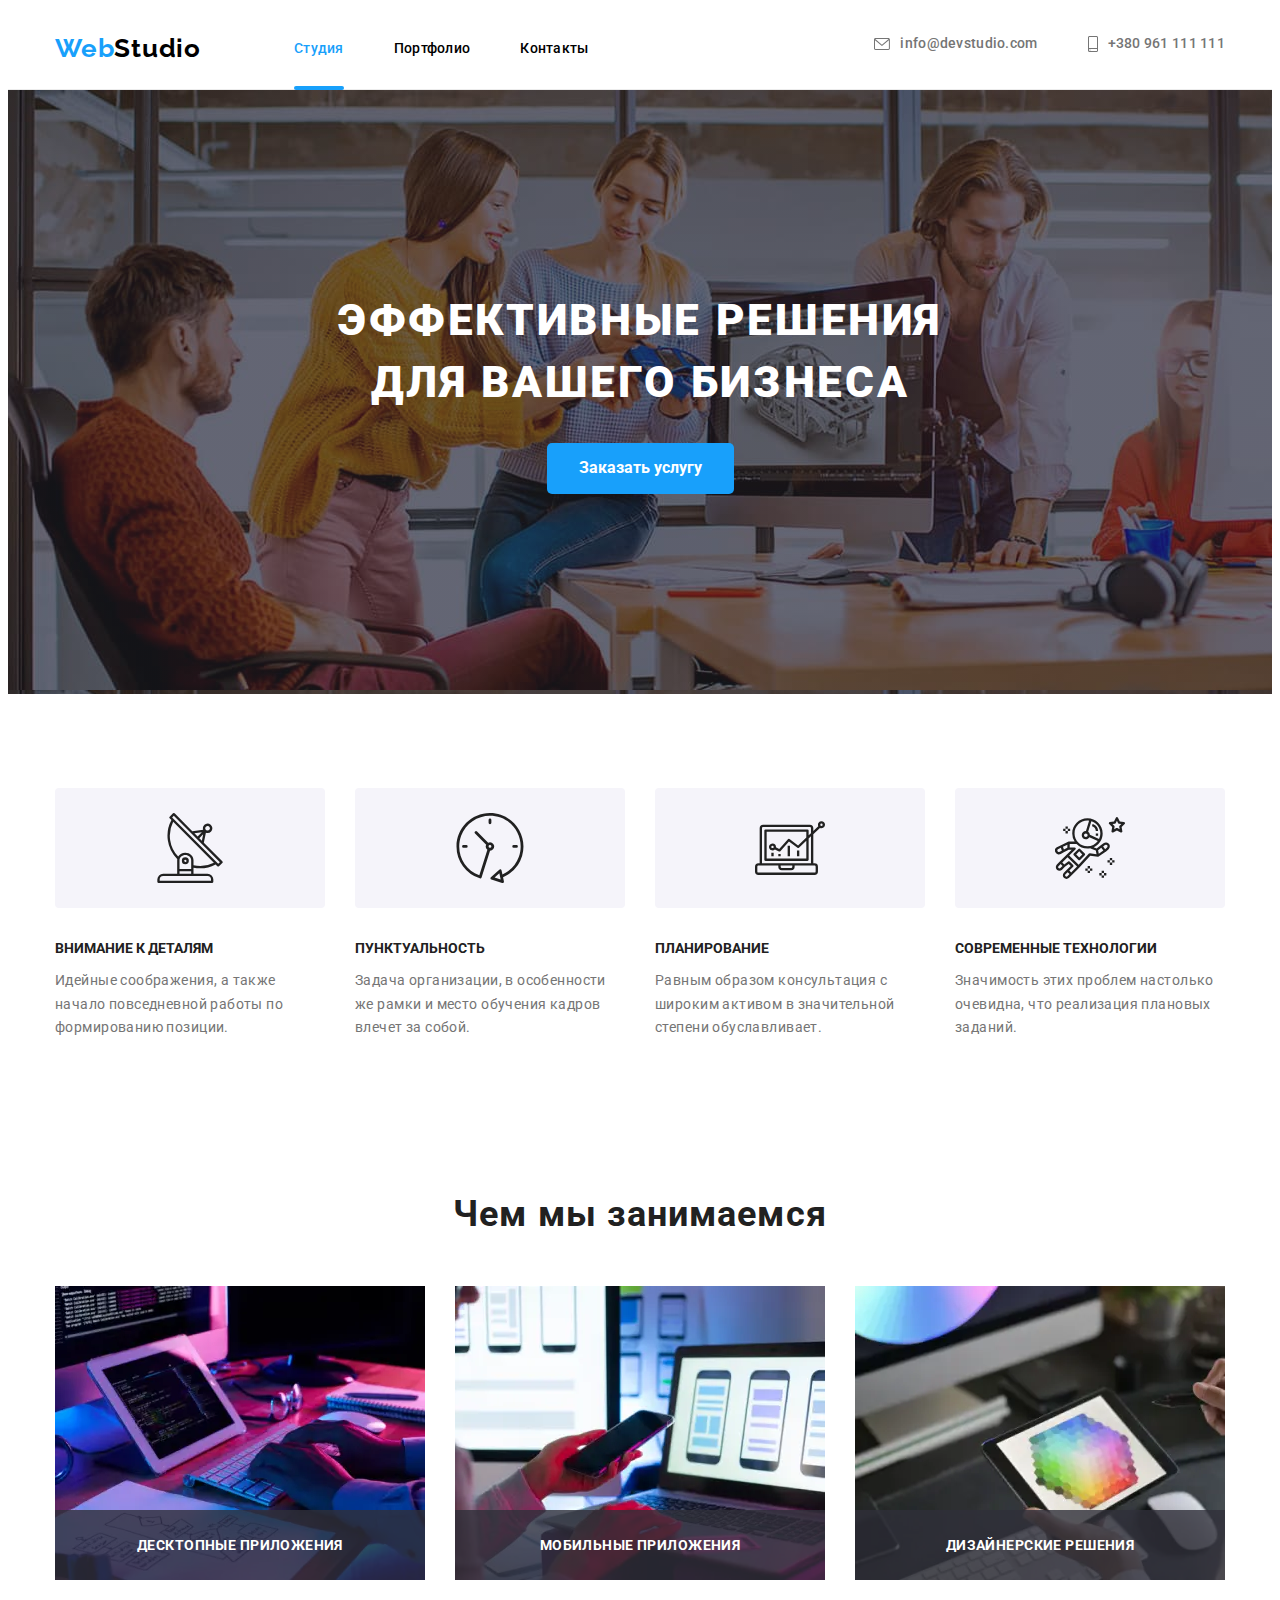
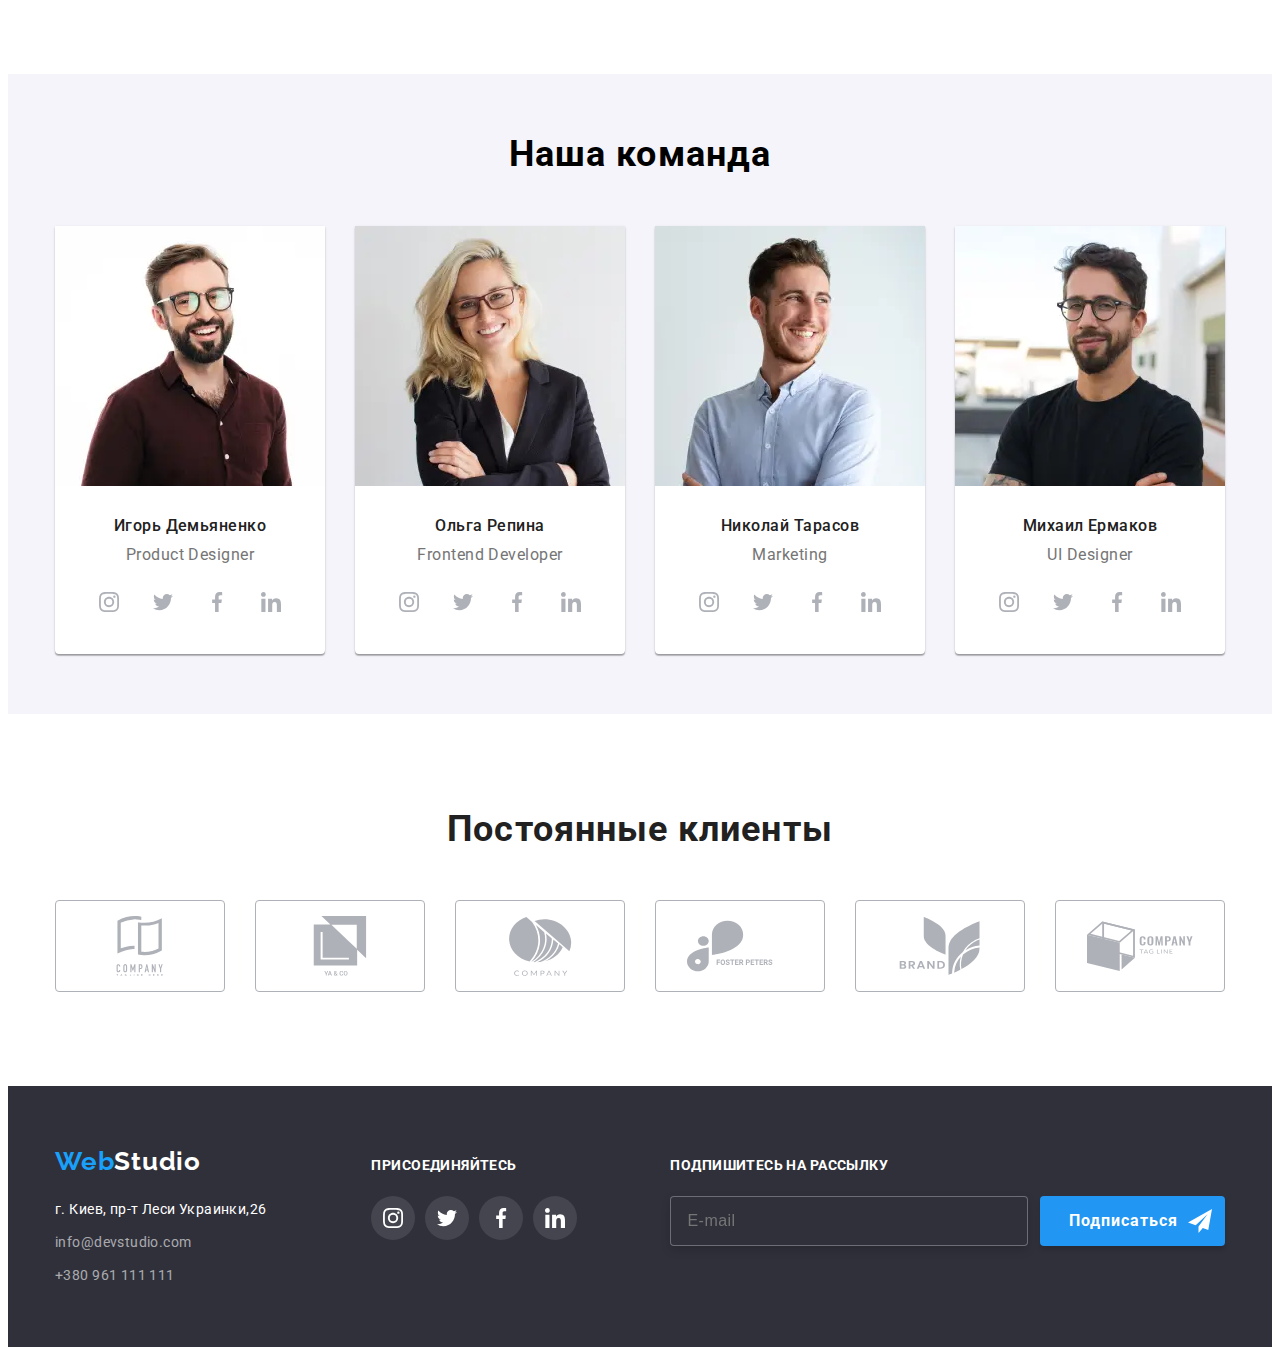
==== index.html @ 55f648c2 "today" ====
<!DOCTYPE html>
<html lang="ru">

<head>
    <meta charset="UTF-8">
    <meta http-equiv="X-UA-Compatible" content="IE=edge">
    <meta name="viewport" content="width=device-width, initial-scale=1.0">
    <title>Document</title>
    <link rel="preconnect" href="https://fonts.googleapis.com">
    <link rel="preconnect" href="https://fonts.gstatic.com" crossorigin>
    <link
        href="https://fonts.googleapis.com/css2?family=Raleway:wght@700&family=Roboto:wght@400;500;700;900&display=swap"
        rel="stylesheet">
    <link rel="stylesheet" href="https://cdnjs.cloudflare.com/ajax/libs/modern-normalize/1.1.0/modern-normalize.min.css"
        integrity="sha512-wpPYUAdjBVSE4KJnH1VR1HeZfpl1ub8YT/NKx4PuQ5NmX2tKuGu6U/JRp5y+Y8XG2tV+wKQpNHVUX03MfMFn9Q=="
        crossorigin="anonymous" referrerpolicy="no-referrer" />
        
        <link rel="stylesheet" href="css/main.min.css">
</head>

<body>
    <!--Шапка сайта-->
    <header class="header">
        <div class="container header__container">
            <div class="mobile__logo">
             <a class="site-nav__logo" href="">Web<span class="site-nav__name">Studio</span></a>
             <button type="button" class="header__menu is__open" data-menu-open>
                 <svg width="40" height="40"> 
                    
                     <use class="header__symbol" href="./images/symboleight.svg#icon-menu_40px">

                     </use>
                 </svg>

             </button>
            </div>
        
        
                
             <nav class="site-nav">
                <ul class="site-nav__list">
                    <li class="site-nav__item"><a class="site-nav__link current" href="./index.html">Студия</a></li>
                    <li class="site-nav__item"><a class="site-nav__link" href="./portfolio.html">Портфолио</a></li>
                    <li class="site-nav__item"><a class="site-nav__link" href="./contacts.html">Контакты</a></li>
                </ul>
            </nav>
            <ul class="contacts">
             <li class="contacts__item"><a class="contacts__link" href="mailto:">
                 <svg class="contacts__envelope">
                        <use href="./images/icon.svg#icon-envelope"></use>
                    </svg>
                    info@devstudio.com</a></li>
                <li class="contacts__item"><a class="contacts__link" href="tel:+380961111111">
                    <svg class="contacts__icon">
                            <use href="./images/icon.svg#icon-smartphone"></use>
                        </svg>
                        +380 961 111 111</a></li>
            </ul>
        </div>
       
        <div class="backdrop__menu is-hidden" data-menu>
                <button type="button" class="menu__close" data-menu-close>
                    <svg class="menu__icon">
                        <use href="./images/new.svg#icon-close">
        
                        </use>
        
                    </svg>
                </button>
        
               
                    <ul class="menu__list">
                        <li class="menu__item"><a class="menu__link current" href="./index.html">Студия</a></li>
                        <li class="menu__item"><a class="menu__link" href="./portfolio.html">Портфолио</a></li>
                        <li class="menu__item"><a class="menu__link" href="./contacts.html">Контакты</a></li>
                    </ul>
         <div class="menu" id="menu" data-menu>
                    <ul class="mobile__contacts">
        
                        <li class="mobile__item"><a class="mobile__link" href="tel:+380961111111">
        
                                +380 961 111 111</a></li>
                        <li class="mail__item"><a class="mail__link" href="mailto:">
        
                                info@devstudio.com</a></li>
                    </ul>
                    <ul class="network__list">
                        <li class="network__item"><a class="network__link" href="#"> Instagram
        
                            </a></li>
                        <li class="network__item"><a class="network__link" href="#"> Twitter
        
                            </a></li>
                        <li class="network__item"><a class="network__link" href="#"> Facebook
        
                            </a></li>
                        <li class="network__item"><a class="network__link" href="#"> LinkedIn
        
                            </a></li>
                    </ul>
        
                </div>
        
        </div>
    </header>
    <main>
   
        <section class="slogan">
            <h1 class="slogan__name"> эффективные решения для вашего бизнеса</h1>
            <button class="button" data-modal-open type="button">Заказать услугу</button>
            <div class="backdrop is-hidden" data-modal>
            <div class="modal">
                <button class="close" data-modal-close type="button">
                 <svg class="modal__close">
                     <use href="./images/new.svg#icon-close">

                     </use>

                 </svg> 
                </button>
                <form class="form">
                    <div class="form__div">
                        <h3 class="form__name">Оставьте свои данные, мы вам перезвоним </h3>
                        <ul class="form__list">
                            <li class="form__item">
                            <label for="name" class="form__label">Имя</label>  
               <span class="form__span">  
                   <input type="text" name="name" id="name" class="form__input"/>
                <svg class="form__icon login">
                    <use href="./images/symbol.svg#icon-name">
                
                    </use>
                 </svg></span>
                            </li>
                <li class="form__item">
                    <label for="tel" class="form__label">Телефон</label>
                    <span class="form__span"> 
                        <input type="tel" name="tel" id="tel" class="form__input"/>
                <svg class="form__icon tell">
                    <use href="./images/symbol.svg#icon-tell">
                
                    </use>
                </svg></span>
                </li>
                <li class="form__item">
                    <label for="mail" class="form__label">Почта</label>
                    <span class="form__span"> 
                        <input type="email" name="mail" id="mail" class="form__input"/>
                <svg class="form__icon mail">
                    <use href="./images/symbol.svg#icon-mail">
                
                    </use>
                </svg></span>
                </li>
                <li class="form__item">
                    <label for="name" class="form__label">Комментарий</label>
                    
                <textarea name="feedback" rows="5" placeholder="Введите текст" class="form__text"></textarea>
            
                
                </li>
                <li class="form__item">
                    <label class="form__checkbox">
                    <input class="form__check" type="checkbox" name="topic" value="Соглашаюсь с рассылкой и принимаю Условия договора" /> 
                    <span class="icon__okay">
                    
                    </span>Соглашаюсь с рассылкой и принимаю <a class="form__doc" href="#">Условия договора</a></label>
                     
               </li>
                
                </ul>
                </div>
                <button type="submit" class="form__button">Отправить</button>
                </form>
            </div>    

            </div>
    </section>
    
        <section class="peculiarities">
            <div class="container">
                <h2 class="peculiarities__name">Особенности</h2>
                <ul class="peculiarities__list">
                    <li class="peculiarities__item "> 
                        <div class="peculiarities__thumb">
                            <svg class="peculiarities__icon">
                                <use href="./images/icon.svg#icon-antenna"></use>
                            </svg>
                        </div>
                        <h3 class="peculiarities__titlle">Внимание к деталям</h3>
                        <p class="peculiarities__text">Идейные соображения, а также начало повседневной работы по
                            формированию позиции.</p>
                    </li>
                    <li class="peculiarities__item ">
        
                        <div class="peculiarities__thumb">
                                <svg class="peculiarities__icon">
                                    <use href="./images/icon.svg#icon-clock"></use>
                                </svg>
                        </div>
                        <h3 class="peculiarities__titlle">Пунктуальность</h3>
                        <p class="peculiarities__text">Задача организации, в особенности же рамки и место
                            обучения кадров влечет за собой.</p>
                    </li>
                    <li class="peculiarities__item">
                        <div class="peculiarities__thumb"> 
                                <svg class="peculiarities__icon">
                                    <use href="./images/icon.svg#icon-diagram"></use>
                                </svg>
                        </div>
                        <h3 class="peculiarities__titlle">Планирование</h3>
                        <p class="peculiarities__text">Равным образом консультация с широким активом в
                            значительной степени обуславливает.</p>
                    </li>
                    <li class="peculiarities__item">
                        <div class="peculiarities__thumb">
                                <svg class="peculiarities__icon">
                                    <use href="./images/icon.svg#icon-astronaut"></use>
                                </svg>
                        </div>
                        <h3 class="peculiarities__titlle"> Современные технологии </h3>
                        <p class="peculiarities__text">Значимость этих проблем настолько очевидна, что реализация
                            плановых заданий.</p>
                    </li>
                </ul>
            </div>
        </section>

        
        <section class="applications">
            <div class="container">
                <h2 class="applications__titlle">Чем мы занимаемся</h2>
                <ul class="applications__list">
                    <li class="applications__item">
                        <div class="applications__image">
                        <picture>
                         
                        
                            <source media="(min-width: 1200px)" srcset="
                                                                ./images/desktop/application1.webp    1x,
                                                                ./images/desktop/application1@2x.webp 2x
                                                              " type="image/webp" />
                            <source media="(min-width: 1200px)" srcset="
                                                                ./images/desktop/application1.jpg    1x,
                                                                ./images/desktop/application1@2x.jpg 2x
                                                              " />
                        
                            <img src="#" alt="Десктопные приложения" />
                        </picture>
                           <div class="applications__label"> 
                               <p class="applications__text">Десктопные приложения</p></div>
                        </div>
                    </li>
                <li class="applications__item">
                    <div class="applications__image">
                        <picture>
                     
                            <source media="(min-width: 1200px)" srcset="
                               ./images/desktop/application2.webp 1x,
                                ./images/desktop/application2@2x.webp 2x
                              " type="image/webp" />
                            <source media="(min-width: 1200px)" srcset="
                              ./images/desktop/application2.jpg 1x,
                            ./images/desktop/application2@2x.jpg 2x
                             " />
                
                            <img src="#"alt="Мобильные приложения" />
                        </picture>
                        <div class="applications__label">
                            <p class="applications__text">Мобильные приложения</p>
                        </div>
                    </div>
                </li>

                    <li class="applications__item">
                        <div class="applications__image">
    <picture>
       
        <source media="(min-width: 1200px)" srcset="
               ./images/desktop/application3.webp    1x,
                ./images/desktop/application3@2x.webp 2x
              " type="image/webp" />
        <source media="(min-width: 1200px)" srcset="
              ./images/desktop/application3.jpg    1x,
            ./images/desktop/application3@2x.jpg 2x
             " />
    
        <img src="#" alt="Дизайнерские решения" />
    </picture>
                        <div class="applications__label">  
                             <p class="applications__text">Дизайнерские решения</p></div>
                        </div>
                    </li>
                </ul>
            </div>
        </section>
        <!--Наша команда-->
        <section class="team">
            <div class="container">

            <h2 class="team__name">Наша команда</h2>
            
            <ul class="team__list">
                <li class="team__item">
                    <div class="team__thumb">
                    <picture>
                        <source media="(max-width: 767px)" srcset="
                                        ./images/mobile/team1.webp    1x,
                                        ./images/mobile/team1@2x.webp 2x
                                      " type="image/webp" />
                        <source media="(max-width: 767px)" srcset="
                                        ./images/mobile/team1.jpg    1x,
                                        ./images/mobile/team1@2x.jpg 2x
                                      " />
                    
                        <source media="(max-width: 1199px)" srcset="
                                        ./images/tablet/team1.webp    1x,
                                        ./images/tablet/team1@2x.webp 2x
                                      " type="image/webp" />
                        <source media="(max-width: 1199px)" srcset="
                                        ./images/tablet/team1.jpg    1x,
                                        ./images/tablet/team1@2x.jpg 2x
                                      " />
                    
                        <source media="(min-width: 1200px)" srcset="
                                        ./images/desktop/team1.webp    1x,
                                        ./images/desktop/team1@2x.webp 2x
                                      " type="image/webp" />
                        <source media="(min-width: 1200px)" srcset="
                                        ./images/desktop/team1.jpg    1x,
                                        ./images/desktop/team1@2x.jpg 2x
                                      " />
                    
                        <img src="#" alt="Игорь Демьяненко Product Designer" />
                    </picture>

                   
                    </div>
                    <div class="team__card">
                        <h3 class="team__desk">Игорь Демьяненко</h3>
                        <p class="team__text">Product Designer</p>
                        <ul class="team__catalog">
                            <li class="link__note">
                                <a class="team__link" href="#">
                               <svg class="team__icon">
                               <use href="./images/icon.svg#icon-instagram-1">
            
                               </use>
                               </svg>
                               </a></li>
                            <li class="link__note">
                                <a class="team__link" href="#">
                                <svg class="team__icon">
                                <use href="./images/icon.svg#icon-twitter-1">
            
                                </use>
                                </svg>
                                </a></li>
                            <li class="link__note">
                                <a class="team__link" href="#">
                                <svg class="team__icon">
                                <use href="./images/icon.svg#icon-facebook-1">
            
                                </use>
                                </svg>
                                </a></li>
                            <li class="link__note">
                                <a class="team__link" href="#">
                                <svg class="team__icon">
                                <use href="./images/icon.svg#icon-linkedin-1">
            
                                </use>
                                </svg>
                                </a></li>
                        </ul>
                    </div>
            
                <li class="team__item">
                <div class="team__thumb">
                    <picture>
                        <source media="(max-width: 767px)" srcset="
                                        ./images/mobile/team2.webp    1x,
                                        ./images/mobile/team2@2x.webp 2x
                                      " type="image/webp" />
                        <source media="(max-width: 767px)" srcset="
                                        ./images/mobile/team2.jpg    1x,
                                        ./images/mobile/team2@2x.jpg 2x
                                      " />
                    
                        <source media="(max-width: 1199px)" srcset="
                                        ./images/tablet/team2.webp    1x,
                                        ./images/tablet/team2@2x.webp 2x
                                      " type="image/webp" />
                        <source media="(max-width: 1199px)" srcset="
                                        ./images/tablet/team2.jpg    1x,
                                        ./images/tablet/team2@2x.jpg 2x
                                      " />
                    
                        <source media="(min-width: 1200px)" srcset="
                                        ./images/desktop/team2.webp    1x,
                                        ./images/desktop/team2@2x.webp 2x
                                      " type="image/webp" />
                        <source media="(min-width: 1200px)" srcset="
                                        ./images/desktop/team2.jpg    1x,
                                        ./images/desktop/team2@2x.jpg 2x
                                      " />
                    
                        <img src="#" alt="Ольга Репина Frontend Developer" />
                    </picture>
                
                    </div>
                    <div class="team__card">
                        <h3 class="team__desk">Ольга Репина</h3>
                        <p class="team__text">Frontend Developer</p>
                        <ul class="team__catalog">
                            <li class="link__note">
                                <a class="team__link" href="#">
                                <svg class="team__icon">
                                 <use href="./images/icon.svg#icon-instagram-1">
            
                                 </use>
                                </svg>
                                </a></li>
                            <li class="link__note">
                                <a class="team__link" href="#">
                                <svg class="team__icon">
                                <use href="./images/icon.svg#icon-twitter-1">
            
                                </use>
                                </svg>
                                </a></li>
                            <li class="link__note">
                                <a class="team__link" href="#">
                                <svg class="team__icon">
                                <use href="./images/icon.svg#icon-facebook-1">
            
                                 </use>
                                </svg>
                                </a></li>
                            <li class="link__note">
                                <a class="team__link" href="#">
                                    <svg class="team__icon">
                                        <use href="./images/icon.svg#icon-linkedin-1">
            
                                        </use>
                                    </svg>
                                </a></li>
                        </ul>
                    </div>
            
            
                </li>
                <li class="team__item">
                    <div class="team__thumb">
                            <picture>
                                <source media="(max-width: 767px)" srcset="
                                                ./images/mobile/team3.webp    1x,
                                                ./images/mobile/team3@2x.webp 2x
                                              " type="image/webp" />
                                <source media="(max-width: 767px)" srcset="
                                                ./images/mobile/team3.jpg    1x,
                                                ./images/mobile/team3@2x.jpg 2x
                                              " />
                            
                                <source media="(max-width: 1199px)" srcset="
                                                ./images/tablet/team3.webp    1x,
                                                ./images/tablet/team3@2x.webp 2x
                                              " type="image/webp" />
                                <source media="(max-width: 1199px)" srcset="
                                                ./images/tablet/team3.jpg    1x,
                                                ./images/tablet/team3@2x.jpg 2x
                                              " />
                            
                                <source media="(min-width: 1200px)" srcset="
                                                ./images/desktop/team3.webp    1x,
                                                ./images/desktop/team3@2x.webp 2x
                                              " type="image/webp" />
                                <source media="(min-width: 1200px)" srcset="
                                                ./images/desktop/team3.jpg    1x,
                                                ./images/desktop/team3@2x.jpg 2x
                                              " />
                            
                                <img src="#" alt="Николай Тарасов Marketing" />
                            </picture>

                    </div>
                    <div class="team__card">
                        <h3 class="team__desk">Николай Тарасов</h3>
                        <p class="team__text">Marketing</p>
                        <ul class="team__catalog">
                            <li class="link__note">
                                <a class="team__link" href="#">
                                <svg class="team__icon">
                                <use href="./images/icon.svg#icon-instagram-1">
            
                                </use>
                                </svg>
                                </a></li>
                            <li class="link__note">
                                <a class="team__link" href="#">
                                <svg class="team__icon">
                                <use href="./images/icon.svg#icon-twitter-1">
            
                                </use>
                                </svg>
                                </a></li>
                            <li class="link__note">
                                <a class="team__link" href="#">
                                <svg class="team__icon">
                                <use href="./images/icon.svg#icon-facebook-1">
            
                                 </use>
                                </svg>
                                </a></li>
                            <li class="link__note">
                                <a class="team__link" href="#">
                                <svg class="team__icon">
                                 <use href="./images/icon.svg#icon-linkedin-1">
            
                                </use>
                                </svg>
                                </a></li>
                        </ul>
                    </div>
            
                </li>
                <li class="team__item">
                    <div class="team__thumb">
                    <picture>
                        <source media="(max-width: 767px)" srcset="
                                        ./images/mobile/team4.webp    1x,
                                        ./images/mobile/team4@2x.webp 2x
                                      " type="image/webp" />
                        <source media="(max-width: 767px)" srcset="
                                        ./images/mobile/team4.jpg    1x,
                                        ./images/mobile/team3@2x.jpg 2x
                                      " />
                    
                        <source media="(max-width: 1199px)" srcset="
                                        ./images/tablet/team4.webp    1x,
                                        ./images/tablet/team4@2x.webp 2x
                                      " type="image/webp" />
                        <source media="(max-width: 1199px)" srcset="
                                        ./images/tablet/team4.jpg    1x,
                                        ./images/tablet/team4@2x.jpg 2x
                                      " />
                    
                        <source media="(min-width: 1200px)" srcset="
                                        ./images/desktop/team4.webp    1x,
                                        ./images/desktop/team4@2x.webp 2x
                                      " type="image/webp" />
                        <source media="(min-width: 1200px)" srcset="
                                        ./images/desktop/team4.jpg    1x,
                                        ./images/desktop/team4@2x.jpg 2x
                                      " />
                    
                        <img src="#" alt="Михаил Ермаков UI Designer" />
                    </picture>
                    </div>
                    <div class="team__card">
                        <h3 class="team__desk">Михаил Ермаков</h3>
                        <p class="team__text">UI Designer</p>
                        <ul class="team__catalog">
                            <li class="link__note">
                                <a class="team__link" href="#">
                                    
                                <svg class="team__icon">
                                <use href="./images/icon.svg#icon-instagram-1">
            
                                </use>
                                </svg>
                                </a></li>
                            <li class="link__note">
                                <a class="team__link" href="#">
                                <svg class="team__icon">
                                <use href="./images/icon.svg#icon-twitter-1">
            
                                </use>
                                </svg>
                                </a></li>
                            <li class="link__note">
                                <a class="team__link" href="#">
                                <svg class="team__icon">
                                <use href="./images/icon.svg#icon-facebook-1">
            
                                </use>
                                </svg>
                                </a></li>
                            <li class="link__note">
                                <a class="team__link" href="#">
                                    <svg class="team__icon">
                                        <use href="./images/icon.svg#icon-linkedin-1">
                                        </use>
                                    </svg>
                                </a></li>
                        </ul>
                    </div>
                </li>
            </ul>
            </div>
            </section>
          
                <section class="clients">
                    <div class="container">
                <h2 class="clients__name">Постоянные клиенты</h2>
                <ul class="clients__list">
                    <li class="clients__item"> 
                        <a class="clients__link" href="#"> 
                        <svg class="clients__icon"> 
                        <use href="./images/icon.svg#icon-group-1"></use>
                        </svg></a>
                    </li>
                    <li class="clients__item">
                            <a class="clients__link" href="#">
                                <svg class="clients__icon">
                                    <use href="./images/icon.svg#icon-group-2"></use>
                                </svg></a>
                    </li>
                    
                    <li class="clients__item"> 
                        <a class="clients__link" href="#">
                            <svg class="clients__icon">
                                <use href="./images/icon.svg#icon-group-3"></use>
                            </svg></a>
                    </li>
                    <li class="clients__item">
                            <a class="clients__link" href="#">
                                <svg class="clients__icon">
                                    <use href="./images/icon.svg#icon-group-4"></use>
                                </svg></a>
                    </li>

                    <li class="clients__item">
                            <a class="clients__link" href="#">
                                <svg class="clients__icon">
                                    <use href="./images/icon.svg#icon-group-5"></use>
                                </svg></a>
                    </li>

                    <li class="clients__item">
                        
                            <a class="clients__link" href="#">
                                <svg class="clients__icon">
                                    <use href="./images/icon.svg#icon-group-6"></use>
                                </svg></a>
                        
                    </li>

                </ul>
            
            </div></section>
        
    </main>
    <!---->
    <footer class="footer">
        <div class="container box">
           <div class="footer__content"> 
               <a class="footer__logo" href="">Web<span class="footer__name">Studio</span></a>
            <ul class="footer__desk">
                <li class=" footer__item"><a class="footer__map" href="https://goo.gl/maps/biE6AmLVYoVUKn4D6" target="_blank"
                        rel="noreferrer noopener">г. Киев, пр-т Леси Украинки,26</a></li>
                <li class=" footer__item"><a class="footer__link" href="mailto:">info@devstudio.com</a></li>
                <li class=" footer__item"><a class="footer__link" href="tel:+380961111111">+380 961 111 111</a></li>
            </ul>
        </div>
           <div class="footer__add">
             <h3 class="footer__titlle">присоединяйтесь</h3>
             <ul class="footer__catalog">
               
                <li class="footer__list"> 
                   
                    <a class="footer__note" href=""> 
                    <svg class="footer__icon">
                        <use href="./images/icon.svg#icon-instagram">
                        </use>
                    </svg>
                    </a>
                </li>
                <li class="footer__list"> 
                    <a class="footer__note" href="">
                        <svg class="footer__icon">
                            <use href="./images/icon.svg#icon-twitter">
                            </use>
                        </svg>
                    </a>
                
                </li>
                <li class="footer__list"> 
                    <a class="footer__note" href="">
                        <svg class="footer__icon">
                            <use href="./images/icon.svg#icon-facebook">
                            </use>
                        </svg>
                    </a>
                
                    
                </li>
                <li class="footer__list"> 
                    <a class="footer__note" href="">
                        <svg class="footer__icon">
                            <use href="./images/icon.svg#icon-linkedin">
                            </use>
                        </svg>
                    </a>
                
                </li>
            </ul></div> 

            <div class="footer__form">
                 <h3 class="footer__titlle">Подпишитесь на рассылку </h3>
                       <form class="footer__blank">
        
                            <input name="email" placeholder="E-mail" class="footer__input"/>  
                             <button type="submit" class="footer__button">Подписаться
                        <svg class="icon__fly">
                            <use href="./images/symbol.svg#icon-fly">
                            </use>
                        </svg>
                    </button>
                </form>
                </div>
      
        </div>
    </footer>

<script src="./js/modal.js"></script>
<script src="./js/menu.js"></script>
</body>

</html>
---- css/main.min.css ----
:root{--primary-text-color: rgba(0, 0, 0, 0.8);--titlle-text-color: #000000;--accent-color: #18a0fb;--primary-white-color: #ffffff;--team-color: #757575;--contacts-color: rgba(255, 255, 255, 0.6);--text-leng: 'Roboto', sans-serif;--secondary-text: 'Raleway', sans-serif;--button-color: #f5f4fa;--footer-color: #2f303a;--section-color: #e5e5e5;--outline-color: #eeeeee;--color-word: #212121;--gradient-color: rgba (196 196 196 1);--card-set-gap: 20px;--card-shadow: 0px 3px 1px rgba(0, 0, 0, 0.1), 0px 1px 2px rgba(0, 0, 0, 0.08),
    0px 2px 2px rgba(0, 0, 0, 0.12);--background: rgba(47, 48, 58, 0.4);--timing-fuction: cubic-bezier(0.4, 0, 0.2, 1)}h1,h2,h3,h4,p,ul{margin:0;padding:0}img{display:block;max-width:100%}html{-webkit-box-sizing:border-box;box-sizing:border-box}*,*::before,*::after{-webkit-box-sizing:inherit;box-sizing:inherit}body{font-family:var(--text-leng)}.header{border-bottom:1px solid #ececec;padding-bottom:25px;padding-top:25px;position:relative}@media screen and (min-width: 768px){.header{display:-webkit-box;display:-ms-flexbox;display:flex;-webkit-box-align:center;-ms-flex-align:center;align-items:center}}@media screen and (min-width: 768px){.header .header__container{display:-webkit-box;display:-ms-flexbox;display:flex;-webkit-box-align:center;-ms-flex-align:center;align-items:center}}.container{padding-left:15px;padding-right:15px;margin:0 auto}@media screen and (min-width: 480px){.container{width:480px}}@media screen and (min-width: 768px){.container{width:768px}}@media screen and (min-width: 1200px){.container{width:1200px}}.mobile__logo{display:-webkit-box;display:-ms-flexbox;display:flex;-webkit-box-pack:justify;-ms-flex-pack:justify;justify-content:space-between}@media screen and (min-width: 768px){.mobile__logo{margin-right:93px}}.site-nav{display:none}@media screen and (min-width: 768px){.site-nav{display:block}}.site-nav__logo{text-decoration:none;font-family:var(--secondary-text);font-weight:bold;font-size:26px;line-height:1.2;letter-spacing:0.03em;color:var(--accent-color)}.site-nav__name{color:var(--titlle-text-color);display:-webkit-inline-box;display:-ms-inline-flexbox;display:inline-flex;-ms-flex-pack:distribute;justify-content:space-around}@media screen and (min-width: 768px){.site-nav__list{list-style:none;text-decoration:none;font-weight:500;font-size:14px;line-height:1.14;letter-spacing:0.02em;display:-webkit-box;display:-ms-flexbox;display:flex;-webkit-box-align:center;-ms-flex-align:center;align-items:center}}.site-nav__item:not(:last-child){margin-right:50px;margin-left:auto}@media screen and (min-width: 480px){.site-nav__link.current{position:relative;color:var(--accent-color)}}@media screen and (min-width: 480px){.site-nav__link.current::after{position:absolute;left:0;bottom:-34px;content:'';display:block;background-color:var(--accent-color);border-radius:2px;width:100%;height:4px}}.site-nav__link{text-decoration:none;font-weight:500;font-size:14px;line-height:1.14;letter-spacing:0.02em;color:var(--titlle-text-color);-webkit-transition:color 250ms cubic-bezier(0.4, 0, 0.2, 1);transition:color 250ms cubic-bezier(0.4, 0, 0.2, 1)}.site-nav__link:hover,.site-nav__link:focus{color:var(--accent-color)}.contacts{list-style:none;font-weight:500;font-size:14px;line-height:1.14;letter-spacing:0.02em;display:none}@media screen and (min-width: 768px){.contacts{display:block;margin-left:auto}}@media screen and (min-width: 1200px){.contacts{display:-webkit-box;display:-ms-flexbox;display:flex}}.contacts__item:not(:last-child){margin-bottom:10px}@media screen and (min-width: 1200px){.contacts__item:not(:last-child){margin-right:50px;margin-left:auto}}.contacts__envelope{width:16px;height:12px;margin-right:10px;fill:var(--team-color);-webkit-transition:fill 250ms cubic-bezier(0.4, 0, 0.2, 1);transition:fill 250ms cubic-bezier(0.4, 0, 0.2, 1)}.contacts__icon{width:10px;height:16px;margin-right:10px;fill:var(--team-color);-webkit-transition:color 250ms cubic-bezier(0.4, 0, 0.2, 1);transition:color 250ms cubic-bezier(0.4, 0, 0.2, 1)}.contacts__link:hover svg,.contacts__link:focus{fill:#2196f3}.contacts__link{text-decoration:none;font-weight:500;font-size:14px;line-height:1.14;letter-spacing:0.02em;color:var(--team-color);display:-webkit-box;display:-ms-flexbox;display:flex;-webkit-box-align:center;-ms-flex-align:center;align-items:center;-webkit-transition:color 250ms cubic-bezier(0.4, 0, 0.2, 1);transition:color 250ms cubic-bezier(0.4, 0, 0.2, 1)}.contacts__link:hover,.contacts__link:focus{color:var(--accent-color)}.header__menu{border:none;background-color:transparent;padding:0}@media screen and (min-width: 768px){.header__menu{display:none}}.menu{font-size:20px;-webkit-box-pack:end;-ms-flex-pack:end;justify-content:flex-end;background:#ffffff}.menu.is__open{display:block}.menu__list{margin-top:28px;font-size:40px;line-height:47px;letter-spacing:0.02em;color:#2196f3}.menu__item{list-style:none;font-size:40px;line-height:47px;letter-spacing:0.02em;color:#212121}.menu__item:not(:last-child){margin-bottom:32px}.menu__link{font-size:40px;font-weight:500;line-height:47px;text-align:center;letter-spacing:0.02em;text-decoration:none;color:#212121}.menu__link.current{color:#2196f3}.mobile__item{list-style:none;margin-bottom:32px}.mobile__link{text-decoration:none;font-size:34px;line-height:40px;letter-spacing:0.02em;color:#2196f3;text-decoration:none}.mail__item{margin-bottom:64px;list-style:none}.mail__link{font-weight:500;font-size:24px;line-height:28px;letter-spacing:0.02em;text-decoration:none;color:#757575}.network__list{display:-webkit-box;display:-ms-flexbox;display:flex}.network__item{list-style:none}.network__item:not(:last-child){margin-right:20px}.network__link{text-decoration:none;font-size:18px;line-height:22px;letter-spacing:0.02em;color:#2196f3}.backdrop__menu{position:fixed;display:-webkit-box;display:-ms-flexbox;display:flex;z-index:1;-webkit-box-orient:vertical;-webkit-box-direction:normal;-ms-flex-direction:column;flex-direction:column;-webkit-box-pack:justify;-ms-flex-pack:justify;justify-content:space-between;top:0;left:0;width:100vw;height:100vh;padding:40px;background-color:#FFFFFF;opacity:1;visibility:visible;pointer-events:initial;-webkit-transition:opacity 250ms cubic-bezier(0.4, 0, 0.2, 1),visibility 250ms cubic-bezier(0.4, 0, 0.2, 1);transition:opacity 250ms cubic-bezier(0.4, 0, 0.2, 1),visibility 250ms cubic-bezier(0.4, 0, 0.2, 1)}@media screen and (min-width: 768px){.backdrop__menu{display:none}}.backdrop__menu.is-hidden{opacity:0;pointer-events:none;visibility:hidden}@media screen and (min-width: 768px){.backdrop__menu.is-hidden{display:none}}.menu__button{width:40px;height:40px;border:none;padding:0}@media screen and (min-width: 768px){.menu__button{display:none}}.menu__close{width:40px;height:40px;position:absolute;top:8px;right:8px;height:30px;width:30px;border:none;display:-webkit-box;display:-ms-flexbox;display:flex;-webkit-box-pack:center;-ms-flex-pack:center;justify-content:center;-webkit-box-align:center;-ms-flex-align:center;align-items:center;background-color:var(--primary-white-color);-webkit-transition:fill 250ms cubic-bezier(0.4, 0, 0.2, 1);transition:fill 250ms cubic-bezier(0.4, 0, 0.2, 1)}.menu__close:hover svg,.menu__close:focus svg{fill:var(--accent-color)}.menu__icon{fill:var(--titlle-text-color);width:18px;height:18px;-webkit-transition:fill 250ms cubic-bezier(0.4, 0, 0.2, 1);transition:fill 250ms cubic-bezier(0.4, 0, 0.2, 1)}.button{cursor:pointer;background:var(--accent-color);font-family:inherit;font-weight:bold;font-size:16px;line-height:1.9;-webkit-box-align:center;-ms-flex-align:center;align-items:center;text-align:center;color:var(--primary-white-color);border-radius:5px;padding-top:10px;padding-bottom:10px;padding-left:32px;padding-right:32px;border:none}.backdrop{position:fixed;top:0;left:0;width:100vw;height:100vh;background-color:rgba(0,0,0,0.2);-webkit-transition:opacity 250ms cubic-bezier(0.4, 0, 0.2, 1),visibility 250ms cubic-bezier(0.4, 0, 0.2, 1);transition:opacity 250ms cubic-bezier(0.4, 0, 0.2, 1),visibility 250ms cubic-bezier(0.4, 0, 0.2, 1)}.backdrop.is-hidden{opacity:0;pointer-events:none;visibility:hidden}.slogan{padding:60px;text-align:center;background:-webkit-gradient(linear, left top, right top, from(var(--background)), to(var(--background))),url("../images/hero/hero-480.jpg");background:linear-gradient(to right, var(--background), var(--background)),url("../images/hero/hero-480.jpg");background-repeat:no-repeat;background-position:center;background-size:cover}@media (min-device-pixel-ratio: 2), (-webkit-min-device-pixel-ratio: 2), (min-resolution: 192dpi), (min-resolution: 2dppx){.slogan{background:-webkit-gradient(linear, left top, right top, from(var(--background)), to(var(--background))),url("../images/hero/hero-480@2x.jpg");background:linear-gradient(to right, var(--background), var(--background)),url("../images/hero/hero-480@2x.jpg")}}@media screen and (min-width: 768px){.slogan{padding:118px 0;background:-webkit-gradient(linear, left top, right top, from(var(--background)), to(var(--background))),url("../images/hero/hero-768.jpg");background:linear-gradient(to right, var(--background), var(--background)),url("../images/hero/hero-768.jpg")}}@media screen and (min-width: 768px) and (min-device-pixel-ratio: 2), screen and (min-width: 768px) and (-webkit-min-device-pixel-ratio: 2), screen and (min-width: 768px) and (min-resolution: 192dpi), screen and (min-width: 768px) and (min-resolution: 2dppx){.slogan{background:-webkit-gradient(linear, left top, right top, from(var(--background)), to(var(--background))),url("../images/hero/hero-768@2x.jpg");background:linear-gradient(to right, var(--background), var(--background)),url("../images/hero/hero-768@2x.jpg")}}@media screen and (min-width: 1200px){.slogan{padding:200px 0;background:-webkit-gradient(linear, left top, right top, from(var(--background)), to(var(--background))),url("../images/hero/hero-1200.jpg");background:linear-gradient(to right, var(--background), var(--background)),url("../images/hero/hero-1200.jpg")}}@media screen and (min-width: 1200px) and (min-device-pixel-ratio: 2), screen and (min-width: 1200px) and (-webkit-min-device-pixel-ratio: 2), screen and (min-width: 1200px) and (min-resolution: 192dpi), screen and (min-width: 1200px) and (min-resolution: 2dppx){.slogan{background:-webkit-gradient(linear, left top, right top, from(var(--background)), to(var(--background))),url("../images/hero/hero-1200@2x.jpg");background:linear-gradient(to right, var(--background), var(--background)),url("../images/hero/hero-1200@2x.jpg")}}.slogan__name{text-transform:uppercase;font-family:var(--text-leng);font-weight:900;font-size:26px;line-height:1.61;text-align:center;color:var(--primary-white-color);margin:0 auto;margin-bottom:30px;letter-spacing:0.06em}@media screen and (min-width: 768px){.slogan__name{font-size:26px;line-height:42px}}@media screen and (min-width: 1200px){.slogan__name{font-size:44px;line-height:1.4;width:696px}}.modal{position:absolute;-webkit-transform:translate(-50%, -50%);transform:translate(-50%, -50%);background-color:var(--primary-white-color);border-radius:4px;width:450px;height:609px;left:50%;top:50%;padding:40px}@media screen and (min-width: 768px){.modal{position:absolute;padding:40px;width:450px;height:609px;top:50%;left:50%}}.close{position:absolute;top:8px;right:8px;height:30px;width:30px;border-radius:50%;border:1px solid rgba(0,0,0,0.1);display:-webkit-box;display:-ms-flexbox;display:flex;-webkit-box-pack:center;-ms-flex-pack:center;justify-content:center;-webkit-box-align:center;-ms-flex-align:center;align-items:center;background-color:var(--primary-white-color);-webkit-transition:border 250ms cubic-bezier(0.4, 0, 0.2, 1);transition:border 250ms cubic-bezier(0.4, 0, 0.2, 1)}.close:hover,.close:focus{border:1px solid var(--accent-color)}.close:hover svg,.close:focus svg{fill:var(--accent-color)}.modal__close{fill:var(--titlle-text-color);width:18px;height:18px;-webkit-transition:fill 250ms cubic-bezier(0.4, 0, 0.2, 1);transition:fill 250ms cubic-bezier(0.4, 0, 0.2, 1)}.form{width:100%;height:100%}.form__name{margin-bottom:12px;size:20px;line-height:1.15;letter-spacing:0.03em;text-align:center}.form__list{list-style:none}.form__item{position:relative;display:-webkit-box;display:-ms-flexbox;display:flex;-webkit-box-orient:vertical;-webkit-box-direction:normal;-ms-flex-direction:column;flex-direction:column}.form__item:not(:last-child){margin-bottom:10px}.form__checkbox{margin-top:10px;margin-bottom:30px}.form__span{position:relative}.form__label{text-align:left;font-size:12px;line-height:1.17;letter-spacing:0.01em;color:#757575;margin-bottom:4px}.form__icon{position:absolute;display:inline-block;top:50%;left:15px;fill:#212121;-webkit-transform:translateY(-50%);transform:translateY(-50%);-webkit-transition:fill 250ms cubic-bezier(0.4, 0, 0.2, 1);transition:fill 250ms cubic-bezier(0.4, 0, 0.2, 1)}.login{width:12px;height:12px}.tell{width:13px;height:13px}.mail{width:15px;height:12px}.form__okey{width:16px;height:15px;margin-left:52px}.form__label:focus-within>.form-icon{fill:#18a0fb}.form__input:focus-within{border:1px solid #18a0fb}.form__input{width:370px;height:40px;border:1px solid rgba(33,33,33,0.2);-webkit-box-sizing:border-box;box-sizing:border-box;border-radius:4px;padding-left:42px;-webkit-transition:border 250ms cubic-bezier(0.4, 0, 0.2, 1);transition:border 250ms cubic-bezier(0.4, 0, 0.2, 1)}.form__input:hover ~ .form__icon,.form__input:focus ~ .form__icon{fill:#18a0fb;-webkit-transition:fill 250ms cubic-bezier(0.4, 0, 0.2, 1);transition:fill 250ms cubic-bezier(0.4, 0, 0.2, 1)}.form__input:hover,.form__input:focus{border:1px solid #18a0fb;-webkit-transition:border 250ms cubic-bezier(0.4, 0, 0.2, 1);transition:border 250ms cubic-bezier(0.4, 0, 0.2, 1);outline:none}.form__text{resize:none;border:1px solid rgba(33,33,33,0.2);-webkit-box-sizing:border-box;box-sizing:border-box;border-radius:4px;width:370px;height:120px;font-size:12px;line-height:1.16;letter-spacing:0.01em;color:rgba(117,117,117,0.5);padding-top:12px;padding-bottom:12px;padding-left:16px;padding-right:16px;-webkit-transition:border 250ms cubic-bezier(0.4, 0, 0.2, 1);transition:border 250ms cubic-bezier(0.4, 0, 0.2, 1)}.form__text:hover,.form__text:focus{border:1px solid #18a0fb;-webkit-transition:border 250ms cubic-bezier(0.4, 0, 0.2, 1);transition:border 250ms cubic-bezier(0.4, 0, 0.2, 1);outline:none}.form__check{width:1px;height:1px;margin:-1px;border:0;padding:0;clip:rect(0 0 0 0);overflow:hidden}.icon__okay{display:inline-block;width:16px;height:16px;border:2px solid #212121;border-radius:4px;margin-right:8px;background-repeat:no-repeat;background-position:center}.form__check:checked+.icon__okay{border-color:#18a0fb;background-color:#18a0fb;background-image:url("../images/okay.svg");background-size:contain;background-origin:content-box;-webkit-box-sizing:border-box;box-sizing:border-box}.form__check:focus+.icon__okay{border-color:#18a0fb;-webkit-transition:background-color 250ms cubic-bezier(0.4, 0, 0.2, 1),border-color 250ms cubic-bezier(0.4, 0, 0.2, 1),backgraund-image 250ms cubic-bezier(0.4, 0, 0.2, 1);transition:background-color 250ms cubic-bezier(0.4, 0, 0.2, 1),border-color 250ms cubic-bezier(0.4, 0, 0.2, 1),backgraund-image 250ms cubic-bezier(0.4, 0, 0.2, 1)}.form__button{padding-left:56px;padding-top:10px;padding-bottom:10px;padding-right:55px;background:var(--accent-color);color:var(--primary-white-color);-webkit-box-shadow:0px 4px 4px rgba(0,0,0,0.15);box-shadow:0px 4px 4px rgba(0,0,0,0.15);border-radius:4px;-webkit-transition:-webkit-box-shadow 250ms cubic-bezier(0.4, 0, 0.2, 1);transition:-webkit-box-shadow 250ms cubic-bezier(0.4, 0, 0.2, 1);transition:box-shadow 250ms cubic-bezier(0.4, 0, 0.2, 1);transition:box-shadow 250ms cubic-bezier(0.4, 0, 0.2, 1), -webkit-box-shadow 250ms cubic-bezier(0.4, 0, 0.2, 1);font-weight:bold;font-size:16px;line-height:30px;letter-spacing:0.06em;border:none}.form__doc{color:#18a0fb;font-size:14px;line-height:24px;letter-spacing:0.03em}.form__okay{width:696px;margin:0 auto;text-align:center}.peculiarities{padding-top:60px;padding-bottom:60px}@media screen and (min-width: 1200px){.peculiarities{padding-top:94px}}.peculiarities__name{line-height:1.7;color:rgba(0,0,0,0);position:absolute;width:1px;height:1px;margin:-1px;border:0;padding:0;white-space:nowrap;-webkit-clip-path:inset(100%);clip-path:inset(100%);clip:rect(0 0 0 0);overflow:hidden}.peculiarities-text{margin-left:30px}@media screen and (min-width: 1200px){.peculiarities-text{width:270px}}.peculiarities__list{margin-left:-30px;margin-top:-30px}@media screen and (min-width: 768px){.peculiarities__list{display:-webkit-box;display:-ms-flexbox;display:flex;-ms-flex-wrap:wrap;flex-wrap:wrap}}@media screen and (min-width: 1200px){.peculiarities__list{display:-webkit-box;display:-ms-flexbox;display:flex}}.peculiarities__item{list-style:none;line-height:1.14;color:var(--titlle-text-color);margin-top:30px;margin-left:30px}@media screen and (min-width: 768px){.peculiarities__item{width:calc(100% /2 - 30px)}}@media screen and (min-width: 1200px){.peculiarities__item{width:calc(100% /4 - 30px)}}.peculiarities__thumb{height:120px;border-radius:4px;background-color:#f5f4fa;margin-bottom:30px;-webkit-box-align:center;-ms-flex-align:center;align-items:center;-webkit-box-pack:center;-ms-flex-pack:center;justify-content:center;display:-webkit-box;display:-ms-flexbox;display:flex}.peculiarities__icon{width:70px;height:70px;fill:#212121}.peculiarities__titlle{font-weight:bold;font-size:14px;line-height:1.5;text-transform:uppercase;color:var(--color-word);margin-bottom:10px;text-align:center}@media screen and (min-width: 768px){.peculiarities__titlle{text-align:start}}.peculiarities__text{font-size:14px;line-height:1.7;letter-spacing:0.03em;color:var(--team-color)}.applications{font-weight:bold;font-size:36px;line-height:1.16;text-align:center;letter-spacing:0.03em;padding-top:94px;padding-bottom:94px;display:none}@media screen and (min-width: 1200px){.applications{display:block}}.applications__titlle{font-weight:bold;font-size:36px;line-height:1.16;text-align:center;letter-spacing:0.03em;color:var(--color-word);margin-bottom:50px}.applications__image{position:relative}@media screen and (min-width: 1200px){.applications__label{display:-webkit-box;display:-ms-flexbox;display:flex;-webkit-box-pack:center;-ms-flex-pack:center;justify-content:center;-webkit-box-align:center;-ms-flex-align:center;align-items:center;width:370px;height:70px;position:absolute;bottom:0;left:0;width:100%;padding-top:27px;padding-bottom:27px;background-color:rgba(47,48,58,0.8)}}.applications__text{letter-spacing:0.03em;text-align:center;text-transform:uppercase;font-size:14px;color:var(--primary-white-color)}.applications__list{list-style:none;display:-webkit-box;display:-ms-flexbox;display:flex;margin-left:-30px}.applications__item{margin-left:30px;width:calc((100% - 60px) /3)}.team{padding-top:60px;padding-bottom:60px;background-color:var(--button-color)}.team__name{font-weight:bold;font-size:36px;line-height:1.16;letter-spacing:0.03em;width:300px;margin:auto;text-align:center;outline:1px;padding-left:0;margin-bottom:50px}.team__list{list-style:none;margin-top:-30px;margin-left:-30px}@media screen and (min-width: 768px){.team__list{display:-webkit-box;display:-ms-flexbox;display:flex;-ms-flex-wrap:wrap;flex-wrap:wrap}}.team__item{background-color:var(--primary-white-color);border-radius:0px 0px 4px 4px;-webkit-box-shadow:0px 1px 3px rgba(0,0,0,0.12),0px 1px 1px rgba(0,0,0,0.14),0px 2px 1px rgba(0,0,0,0.2);box-shadow:0px 1px 3px rgba(0,0,0,0.12),0px 1px 1px rgba(0,0,0,0.14),0px 2px 1px rgba(0,0,0,0.2);margin-top:30px;margin-left:30px}@media screen and (min-width: 768px){.team__item{width:calc(100% /2 - 30px)}}@media screen and (min-width: 1200px){.team__item{width:calc(100% /4 - 30px)}}.team__thumb{border-radius:5px;background-color:var(--primary-white-color);display:-webkit-box;display:-ms-flexbox;display:flex;-webkit-box-align:center;-ms-flex-align:center;align-items:center}.team__card{padding-top:30px;padding-bottom:30px}.team__desk{font-weight:500;font-size:16px;line-height:19px;text-align:center;letter-spacing:0.03em;color:var(--color-word);margin-bottom:10px}.team__text{font-weight:normal;font-size:16px;line-height:1.19;text-align:center;letter-spacing:0.03em;color:var(--team-color);margin-bottom:16px}.team__catalog{display:-webkit-box;display:-ms-flexbox;display:flex;-webkit-box-pack:center;-ms-flex-pack:center;justify-content:center;list-style:none}.link__note{width:44px;height:44px}.link__note:not(:last-child){margin-right:10px}.team__link{width:100%;height:100%;border-radius:50%;display:-webkit-box;display:-ms-flexbox;display:flex;-webkit-box-pack:center;-ms-flex-pack:center;justify-content:center;-webkit-box-align:center;-ms-flex-align:center;align-items:center;-webkit-transition:background-color 250ms cubic-bezier(0.4, 0, 0.2, 1);transition:background-color 250ms cubic-bezier(0.4, 0, 0.2, 1)}.team__link:hover svg,.team__link:focus svg{fill:#ffffff}.team__link:hover,.team__link:focus{background-color:#2196f3}.team__icon{width:20px;height:20px;fill:#afb1b8;-webkit-transition:fill 250ms cubic-bezier(0.4, 0, 0.2, 1);transition:fill 250ms cubic-bezier(0.4, 0, 0.2, 1)}.clients{padding-top:94px;padding-bottom:94px}.clients__list{list-style:none;display:-webkit-box;display:-ms-flexbox;display:flex;-ms-flex-wrap:wrap;flex-wrap:wrap;margin-left:-30px;margin-top:-30px}.clients__name{font-size:36px;text-align:center;letter-spacing:0.03em;color:var(--color-word);text-align:center;margin-bottom:50px}.clients__item{height:92px;margin-left:30px;margin-top:30px;-ms-flex-preferred-size:calc(100% /2 - 30px);flex-basis:calc(100% /2 - 30px)}@media screen and (min-width: 768px){.clients__item{-ms-flex-preferred-size:calc(100% /3 - 30px);flex-basis:calc(100% /3 - 30px)}}@media screen and (min-width: 1200px){.clients__item{-ms-flex-preferred-size:calc(100% /6 - 30px);flex-basis:calc(100% /6 - 30px)}}.clients__link:hover,.clients__link:focus{border-color:#2196f3}.clients__link:hover svg,.clients__link:focus svg{fill:#2196f3}.clients__link{width:100%;height:100%;border:1px solid #afb1b8;border-radius:4px;display:-webkit-box;display:-ms-flexbox;display:flex;-webkit-box-align:center;-ms-flex-align:center;align-items:center;-webkit-box-pack:center;-ms-flex-pack:center;justify-content:center;-webkit-transition:border-color 250ms cubic-bezier(0.4, 0, 0.2, 1);transition:border-color 250ms cubic-bezier(0.4, 0, 0.2, 1)}.clients__icon{width:106px;height:60px;fill:#afb1b8;-webkit-transition:fill 250ms cubic-bezier(0.4, 0, 0.2, 1);transition:fill 250ms cubic-bezier(0.4, 0, 0.2, 1)}.footer{padding-top:60px;padding-bottom:60px;background-color:var(--footer-color)}@media screen and (min-width: 768px){.box{display:-webkit-box;display:-ms-flexbox;display:flex;-ms-flex-wrap:wrap;flex-wrap:wrap;-ms-flex-pack:distribute;justify-content:space-around;-webkit-box-align:baseline;-ms-flex-align:baseline;align-items:baseline}}@media screen and (min-width: 768px){.footer__box{display:-webkit-box;display:-ms-flexbox;display:flex}}@media screen and (min-width: 1200px){.footer__box{display:-webkit-box;display:-ms-flexbox;display:flex;-webkit-box-align:baseline;-ms-flex-align:baseline;align-items:baseline}}.footer__content{text-align:center;margin-bottom:60px}@media screen and (min-width: 768px){.footer__content{margin-bottom:0}}@media screen and (min-width: 1200px){.footer__content{text-align:start;margin-right:auto}}.footer__add{margin-bottom:60px;text-align:center}@media screen and (min-width: 768px){.footer__add{margin-bottom:0}}@media screen and (min-width: 1200px){.footer__add{margin-right:93px;text-align:start}}.footer__logo{text-decoration:none;font-family:var(--secondary-text);font-weight:bold;font-size:26px;line-height:1.2;letter-spacing:0.03em;color:var(--accent-color);margin-bottom:20px;display:block}.footer__desk{list-style:none}.footer__name{color:var(--primary-white-color)}.footer__map{text-decoration:none;font-weight:normal;font-size:14px;line-height:24px;letter-spacing:0.03em;color:var(--primary-white-color)}.footer__map:not(:last-child){margin-bottom:9px}.footer__link{text-decoration:none;font-weight:normal;font-size:14px;line-height:24px;letter-spacing:0.03em;color:var(--contacts-color)}.footer__item:not(:last-child){margin-bottom:9px}.footer__catalog{display:-webkit-box;display:-ms-flexbox;display:flex;list-style:none;-webkit-box-pack:center;-ms-flex-pack:center;justify-content:center}.footer__titlle{color:var(--primary-white-color);font-weight:bold;font-size:14px;line-height:1.5;text-transform:uppercase;letter-spacing:0.03em;margin-bottom:20px}.footer__list{width:44px;height:44px}.footer__list:not(:last-child){margin-right:10px}.footer__note{width:100%;height:100%;border-radius:50%;background:rgba(255,255,255,0.1);display:-webkit-box;display:-ms-flexbox;display:flex;-webkit-box-pack:center;-ms-flex-pack:center;justify-content:center;-webkit-box-align:center;-ms-flex-align:center;align-items:center;-webkit-transition:background-color 250ms cubic-bezier(0.4, 0, 0.2, 1);transition:background-color 250ms cubic-bezier(0.4, 0, 0.2, 1)}.footer__note:hover,.footer__note:focus{background-color:#2196f3}.footer__icon{width:20px;height:20px;fill:#ffffff;-webkit-transition:fill 250ms cubic-bezier(0.4, 0, 0.2, 1);transition:fill 250ms cubic-bezier(0.4, 0, 0.2, 1)}.footer__blank{list-style:none;-webkit-box-align:center;-ms-flex-align:center;align-items:center}@media screen and (min-width: 1200px){.footer__blank{display:-webkit-box;display:-ms-flexbox;display:flex}}.footer__form{text-align:center}@media screen and (min-width: 768px){.footer__form{margin-top:60px}}@media screen and (min-width: 1200px){.footer__form{text-align:start;margin-top:0}}.footer__input{width:100%;height:50px;background:#2f303a;border:1px solid rgba(255,255,255,0.3);-webkit-box-sizing:border-box;box-sizing:border-box;-webkit-filter:drop-shadow(0px 4px 4px rgba(0,0,0,0.15));filter:drop-shadow(0px 4px 4px rgba(0,0,0,0.15));border-radius:4px;font-size:16px;line-height:20px;letter-spacing:0.03em;padding-left:16px;color:rgba(255,255,255,0.6);display:-webkit-box;display:-ms-flexbox;display:flex;-webkit-box-align:center;-ms-flex-align:center;align-items:center}@media screen and (min-width: 768px){.footer__input{width:450px;-webkit-box-pack:center;-ms-flex-pack:center;justify-content:center;margin:0 auto}}@media screen and (min-width: 1200px){.footer__input{width:358px}}.footer__button{background-color:#2196f3;color:var(--primary-white-color);padding-left:29px;padding-right:13px;padding-top:10px;padding-bottom:10px;-webkit-box-shadow:0px 4px 4px rgba(0,0,0,0.15);box-shadow:0px 4px 4px rgba(0,0,0,0.15);border-radius:4px;font-weight:bold;margin-top:20px;letter-spacing:0.06em;font-size:16px;line-height:30px;cursor:pointer;font-family:inherit;border:none;font-weight:bold}@media screen and (min-width: 1200px){.footer__button{margin-left:12px;margin-top:0;display:-webkit-box;display:-ms-flexbox;display:flex;-webkit-box-align:center;-ms-flex-align:center;align-items:center;text-align:center}}.icon__fly{width:24px;height:24px;margin-left:10px}.site-nav__link.current{position:relative;color:var(--accent-color)}.div-button{margin-right:5px}.works__link{text-decoration:none;display:block;-webkit-transition:-webkit-box-shadow 250ms cubic-bezier(0.4, 0, 0.2, 1);transition:-webkit-box-shadow 250ms cubic-bezier(0.4, 0, 0.2, 1);transition:box-shadow 250ms cubic-bezier(0.4, 0, 0.2, 1);transition:box-shadow 250ms cubic-bezier(0.4, 0, 0.2, 1), -webkit-box-shadow 250ms cubic-bezier(0.4, 0, 0.2, 1)}.works__link:hover,.works__link:focus{-webkit-box-shadow:0px 1px 1px rgba(0,0,0,0.12),0px 4px 4px rgba(0,0,0,0.06),1px 4px 6px rgba(0,0,0,0.16);box-shadow:0px 1px 1px rgba(0,0,0,0.12),0px 4px 4px rgba(0,0,0,0.06),1px 4px 6px rgba(0,0,0,0.16)}.visually-hidden{color:rgba(0,0,0,0);position:absolute;width:1px;height:1px;margin:-1px;border:0;padding:0;white-space:nowrap;-webkit-clip-path:inset(100%);clip-path:inset(100%);clip:rect(0 0 0 0);overflow:hidden}.works{padding-top:94px;padding-bottom:94px}.works__button{list-style:none;display:-webkit-box;display:-ms-flexbox;display:flex;-ms-flex-wrap:wrap;flex-wrap:wrap;margin-bottom:50px;-webkit-box-pack:start;-ms-flex-pack:start;justify-content:start;margin-top:-15px;margin-left:-8px}@media screen and (min-width: 768px){.works__button{-webkit-box-pack:center;-ms-flex-pack:center;justify-content:center}}.button__porfolio{text-decoration:none;cursor:pointer;font-weight:normal;margin-top:15px;margin-left:8px}@media screen and (min-width: 768px){.button__porfolio{margin-top:0}}.button__link{border:none;border-radius:4px;cursor:pointer;color:var(--color-word);background-color:var(--button-color);font-family:inherit;font-weight:500;font-size:16px;line-height:1.6;text-align:center;letter-spacing:0.03em;padding-left:22px;padding-right:22px;padding-top:6px;padding-bottom:6px;-webkit-transition:color 250ms cubic-bezier(0.4, 0, 0.2, 1),background-color 250ms cubic-bezier(0.4, 0, 0.2, 1),-webkit-box-shadow 250ms cubic-bezier(0.4, 0, 0.2, 1);transition:color 250ms cubic-bezier(0.4, 0, 0.2, 1),background-color 250ms cubic-bezier(0.4, 0, 0.2, 1),-webkit-box-shadow 250ms cubic-bezier(0.4, 0, 0.2, 1);transition:color 250ms cubic-bezier(0.4, 0, 0.2, 1),background-color 250ms cubic-bezier(0.4, 0, 0.2, 1),box-shadow 250ms cubic-bezier(0.4, 0, 0.2, 1);transition:color 250ms cubic-bezier(0.4, 0, 0.2, 1),background-color 250ms cubic-bezier(0.4, 0, 0.2, 1),box-shadow 250ms cubic-bezier(0.4, 0, 0.2, 1),-webkit-box-shadow 250ms cubic-bezier(0.4, 0, 0.2, 1)}.button__link:hover,.button__link:focus{color:var(--primary-white-color);background:var(--accent-color);-webkit-box-shadow:var(--card-shadow);box-shadow:var(--card-shadow)}.works__example{list-style:none;margin-top:-30px;margin-left:-30px}@media screen and (min-width: 768px){.works__example{display:-webkit-box;display:-ms-flexbox;display:flex;-ms-flex-wrap:wrap;flex-wrap:wrap}}.works__item{margin-left:30px;margin-top:30px}@media screen and (min-width: 768px){.works__item{-ms-flex-preferred-size:calc(100% /2 - 30px);flex-basis:calc(100% /2 - 30px)}}@media screen and (min-width: 1200px){.works__item{-ms-flex-preferred-size:calc(100% /3 - 30px);flex-basis:calc(100% /3 - 30px)}}.works__titlle{padding-top:20px;padding-bottom:20px;padding-left:24px;padding-right:24px;border-right:1px solid #eee;border-left:1px solid #eee;border-bottom:1px solid #eee}.works__overlay{width:100%;height:100%;padding-left:24px;padding-right:24px;padding-bottom:63px;padding-top:63px;content:'';position:absolute;background-color:rgba(33,150,243,0.9);-webkit-transform:translateY(100%);transform:translateY(100%);-webkit-transition:-webkit-transform 250ms cubic-bezier(0.4, 0, 0.2, 1);transition:-webkit-transform 250ms cubic-bezier(0.4, 0, 0.2, 1);transition:transform 250ms cubic-bezier(0.4, 0, 0.2, 1);transition:transform 250ms cubic-bezier(0.4, 0, 0.2, 1), -webkit-transform 250ms cubic-bezier(0.4, 0, 0.2, 1)}.works__text{font-size:18px;line-height:1.55;letter-spacing:0.03em;color:#ffffff}.works__photo{position:relative;overflow:hidden}.works__link:hover .works__overlay,.works__link:focus .works__overlay{-webkit-transform:translateY(0);transform:translateY(0)}.works__note{font-weight:bold;font-size:18px;line-height:2;letter-spacing:0.06em;color:#212121;margin-bottom:4px}.works__desk{font-size:16px;line-height:1.7;letter-spacing:0.03em;color:#757575}
/*# sourceMappingURL=main.min.css.map */
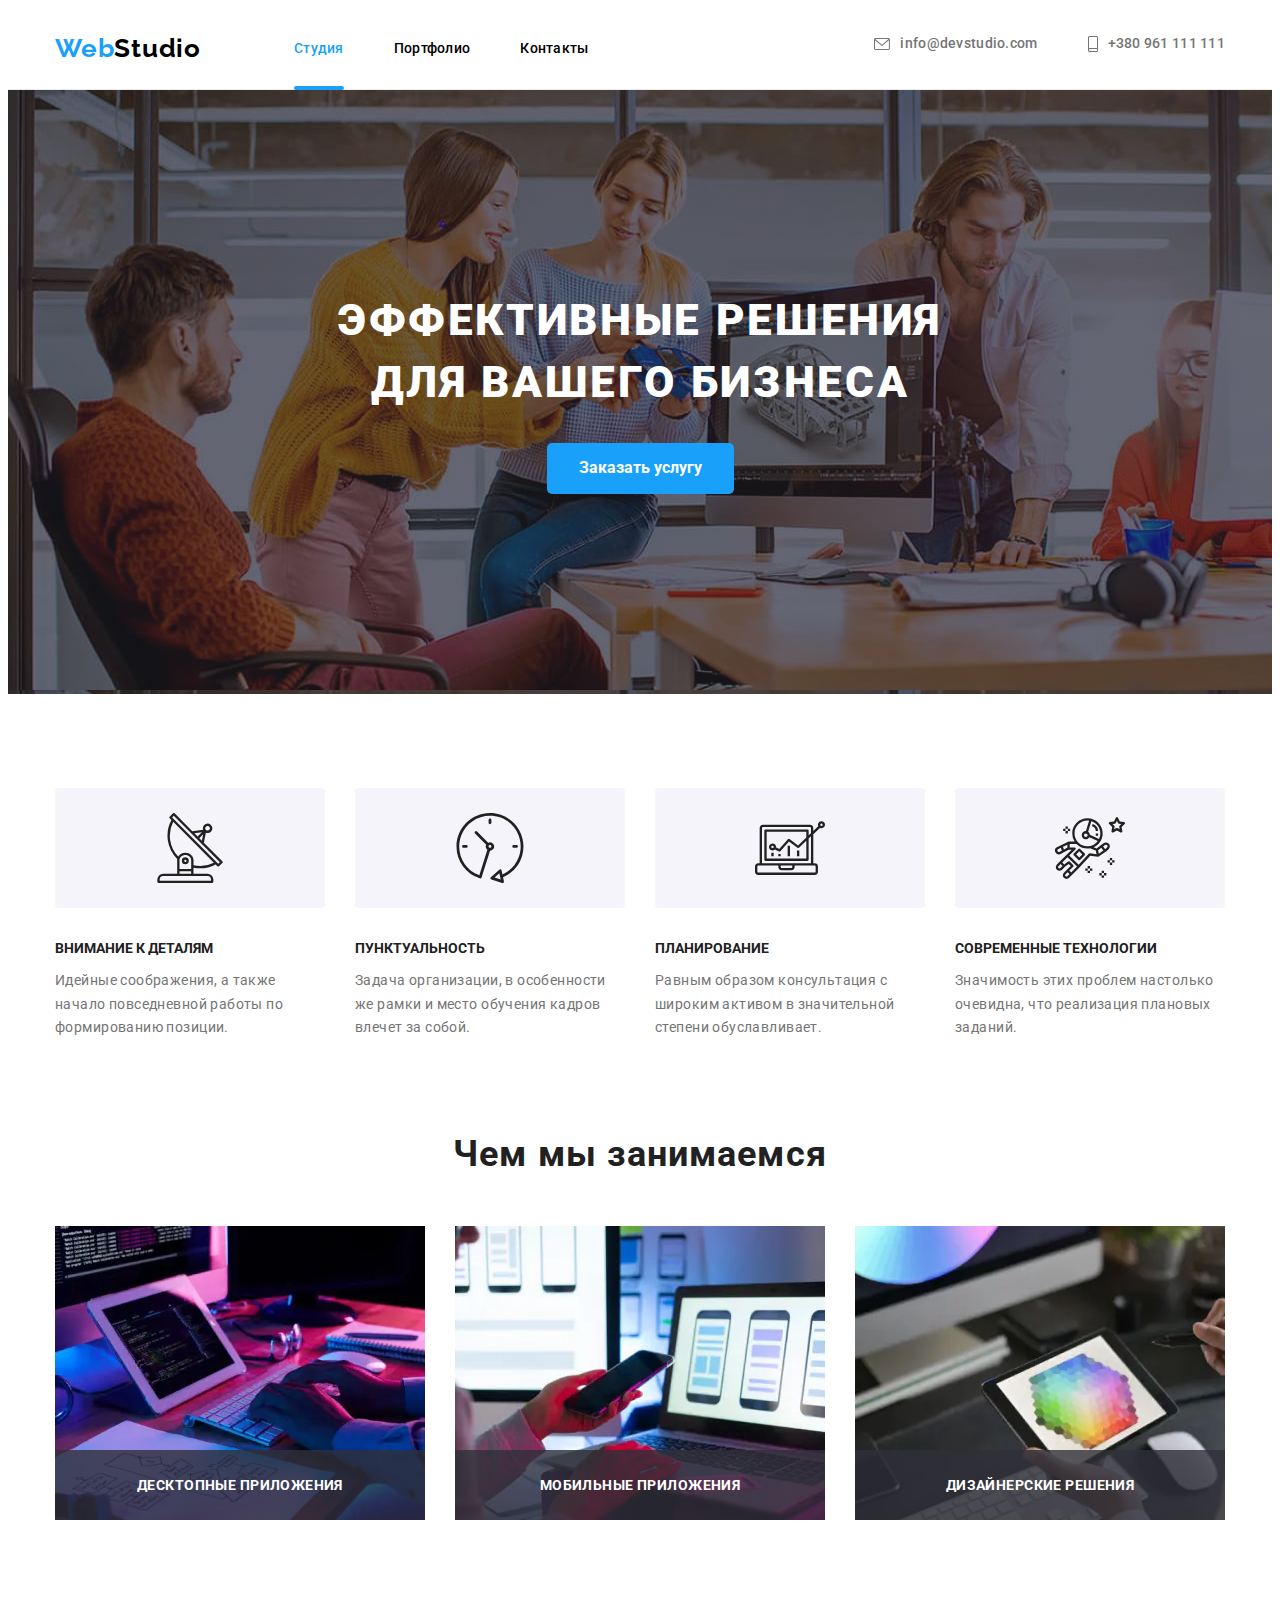
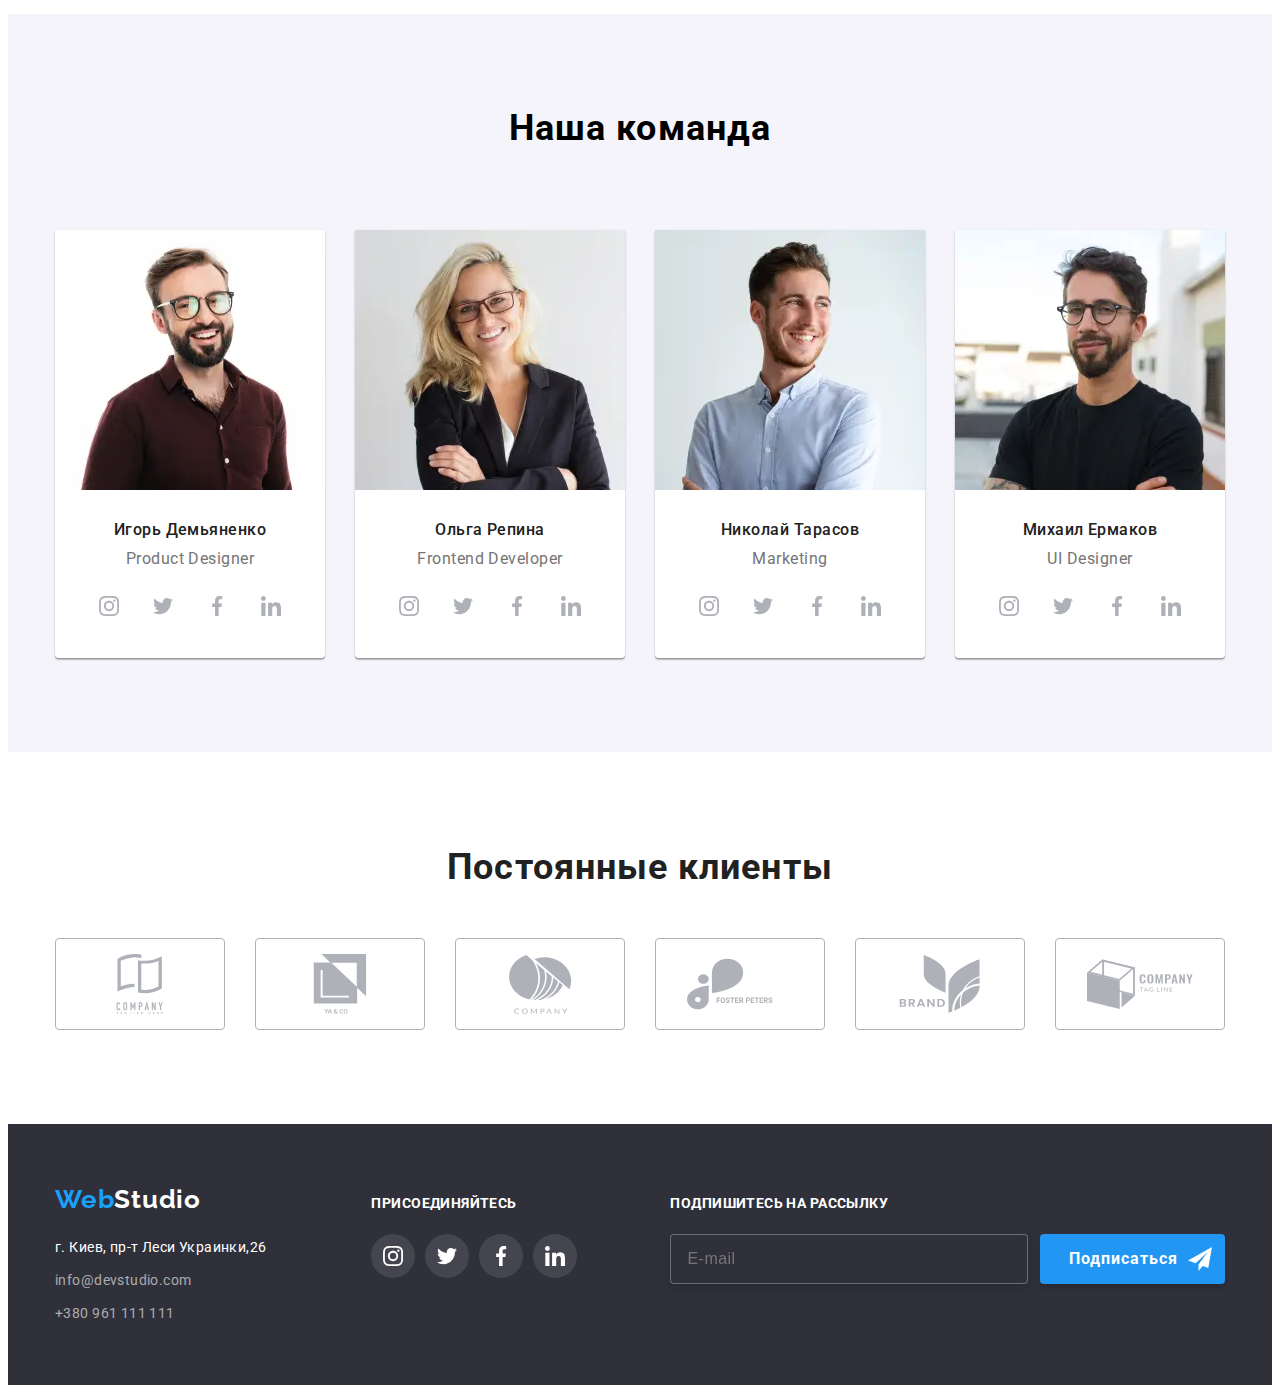
==== commit 348be2d0: "ok" ====
--- a/index.html
+++ b/index.html
@@ -164,7 +164,8 @@
                     <input class="form__check" type="checkbox" name="topic" value="Соглашаюсь с рассылкой и принимаю Условия договора" /> 
                     <span class="icon__okay">
                     
-                    </span>Соглашаюсь с рассылкой и принимаю <a class="form__doc" href="#">Условия договора</a></label>
+                    </span>
+                    <span class="form__choise">Соглашаюсь с рассылкой и принимаю </span> <a class="form__doc" href="#">Условия договора</a></label>
                      
                </li>
                 
--- a/css/main.min.css
+++ b/css/main.min.css
@@ -1,3 +1,3 @@
 :root{--primary-text-color: rgba(0, 0, 0, 0.8);--titlle-text-color: #000000;--accent-color: #18a0fb;--primary-white-color: #ffffff;--team-color: #757575;--contacts-color: rgba(255, 255, 255, 0.6);--text-leng: 'Roboto', sans-serif;--secondary-text: 'Raleway', sans-serif;--button-color: #f5f4fa;--footer-color: #2f303a;--section-color: #e5e5e5;--outline-color: #eeeeee;--color-word: #212121;--gradient-color: rgba (196 196 196 1);--card-set-gap: 20px;--card-shadow: 0px 3px 1px rgba(0, 0, 0, 0.1), 0px 1px 2px rgba(0, 0, 0, 0.08),
-    0px 2px 2px rgba(0, 0, 0, 0.12);--background: rgba(47, 48, 58, 0.4);--timing-fuction: cubic-bezier(0.4, 0, 0.2, 1)}h1,h2,h3,h4,p,ul{margin:0;padding:0}img{display:block;max-width:100%}html{-webkit-box-sizing:border-box;box-sizing:border-box}*,*::before,*::after{-webkit-box-sizing:inherit;box-sizing:inherit}body{font-family:var(--text-leng)}.header{border-bottom:1px solid #ececec;padding-bottom:25px;padding-top:25px;position:relative}@media screen and (min-width: 768px){.header{display:-webkit-box;display:-ms-flexbox;display:flex;-webkit-box-align:center;-ms-flex-align:center;align-items:center}}@media screen and (min-width: 768px){.header .header__container{display:-webkit-box;display:-ms-flexbox;display:flex;-webkit-box-align:center;-ms-flex-align:center;align-items:center}}.container{padding-left:15px;padding-right:15px;margin:0 auto}@media screen and (min-width: 480px){.container{width:480px}}@media screen and (min-width: 768px){.container{width:768px}}@media screen and (min-width: 1200px){.container{width:1200px}}.mobile__logo{display:-webkit-box;display:-ms-flexbox;display:flex;-webkit-box-pack:justify;-ms-flex-pack:justify;justify-content:space-between}@media screen and (min-width: 768px){.mobile__logo{margin-right:93px}}.site-nav{display:none}@media screen and (min-width: 768px){.site-nav{display:block}}.site-nav__logo{text-decoration:none;font-family:var(--secondary-text);font-weight:bold;font-size:26px;line-height:1.2;letter-spacing:0.03em;color:var(--accent-color)}.site-nav__name{color:var(--titlle-text-color);display:-webkit-inline-box;display:-ms-inline-flexbox;display:inline-flex;-ms-flex-pack:distribute;justify-content:space-around}@media screen and (min-width: 768px){.site-nav__list{list-style:none;text-decoration:none;font-weight:500;font-size:14px;line-height:1.14;letter-spacing:0.02em;display:-webkit-box;display:-ms-flexbox;display:flex;-webkit-box-align:center;-ms-flex-align:center;align-items:center}}.site-nav__item:not(:last-child){margin-right:50px;margin-left:auto}@media screen and (min-width: 480px){.site-nav__link.current{position:relative;color:var(--accent-color)}}@media screen and (min-width: 480px){.site-nav__link.current::after{position:absolute;left:0;bottom:-34px;content:'';display:block;background-color:var(--accent-color);border-radius:2px;width:100%;height:4px}}.site-nav__link{text-decoration:none;font-weight:500;font-size:14px;line-height:1.14;letter-spacing:0.02em;color:var(--titlle-text-color);-webkit-transition:color 250ms cubic-bezier(0.4, 0, 0.2, 1);transition:color 250ms cubic-bezier(0.4, 0, 0.2, 1)}.site-nav__link:hover,.site-nav__link:focus{color:var(--accent-color)}.contacts{list-style:none;font-weight:500;font-size:14px;line-height:1.14;letter-spacing:0.02em;display:none}@media screen and (min-width: 768px){.contacts{display:block;margin-left:auto}}@media screen and (min-width: 1200px){.contacts{display:-webkit-box;display:-ms-flexbox;display:flex}}.contacts__item:not(:last-child){margin-bottom:10px}@media screen and (min-width: 1200px){.contacts__item:not(:last-child){margin-right:50px;margin-left:auto}}.contacts__envelope{width:16px;height:12px;margin-right:10px;fill:var(--team-color);-webkit-transition:fill 250ms cubic-bezier(0.4, 0, 0.2, 1);transition:fill 250ms cubic-bezier(0.4, 0, 0.2, 1)}.contacts__icon{width:10px;height:16px;margin-right:10px;fill:var(--team-color);-webkit-transition:color 250ms cubic-bezier(0.4, 0, 0.2, 1);transition:color 250ms cubic-bezier(0.4, 0, 0.2, 1)}.contacts__link:hover svg,.contacts__link:focus{fill:#2196f3}.contacts__link{text-decoration:none;font-weight:500;font-size:14px;line-height:1.14;letter-spacing:0.02em;color:var(--team-color);display:-webkit-box;display:-ms-flexbox;display:flex;-webkit-box-align:center;-ms-flex-align:center;align-items:center;-webkit-transition:color 250ms cubic-bezier(0.4, 0, 0.2, 1);transition:color 250ms cubic-bezier(0.4, 0, 0.2, 1)}.contacts__link:hover,.contacts__link:focus{color:var(--accent-color)}.header__menu{border:none;background-color:transparent;padding:0}@media screen and (min-width: 768px){.header__menu{display:none}}.menu{font-size:20px;-webkit-box-pack:end;-ms-flex-pack:end;justify-content:flex-end;background:#ffffff}.menu.is__open{display:block}.menu__list{margin-top:28px;font-size:40px;line-height:47px;letter-spacing:0.02em;color:#2196f3}.menu__item{list-style:none;font-size:40px;line-height:47px;letter-spacing:0.02em;color:#212121}.menu__item:not(:last-child){margin-bottom:32px}.menu__link{font-size:40px;font-weight:500;line-height:47px;text-align:center;letter-spacing:0.02em;text-decoration:none;color:#212121}.menu__link.current{color:#2196f3}.mobile__item{list-style:none;margin-bottom:32px}.mobile__link{text-decoration:none;font-size:34px;line-height:40px;letter-spacing:0.02em;color:#2196f3;text-decoration:none}.mail__item{margin-bottom:64px;list-style:none}.mail__link{font-weight:500;font-size:24px;line-height:28px;letter-spacing:0.02em;text-decoration:none;color:#757575}.network__list{display:-webkit-box;display:-ms-flexbox;display:flex}.network__item{list-style:none}.network__item:not(:last-child){margin-right:20px}.network__link{text-decoration:none;font-size:18px;line-height:22px;letter-spacing:0.02em;color:#2196f3}.backdrop__menu{position:fixed;display:-webkit-box;display:-ms-flexbox;display:flex;z-index:1;-webkit-box-orient:vertical;-webkit-box-direction:normal;-ms-flex-direction:column;flex-direction:column;-webkit-box-pack:justify;-ms-flex-pack:justify;justify-content:space-between;top:0;left:0;width:100vw;height:100vh;padding:40px;background-color:#FFFFFF;opacity:1;visibility:visible;pointer-events:initial;-webkit-transition:opacity 250ms cubic-bezier(0.4, 0, 0.2, 1),visibility 250ms cubic-bezier(0.4, 0, 0.2, 1);transition:opacity 250ms cubic-bezier(0.4, 0, 0.2, 1),visibility 250ms cubic-bezier(0.4, 0, 0.2, 1)}@media screen and (min-width: 768px){.backdrop__menu{display:none}}.backdrop__menu.is-hidden{opacity:0;pointer-events:none;visibility:hidden}@media screen and (min-width: 768px){.backdrop__menu.is-hidden{display:none}}.menu__button{width:40px;height:40px;border:none;padding:0}@media screen and (min-width: 768px){.menu__button{display:none}}.menu__close{width:40px;height:40px;position:absolute;top:8px;right:8px;height:30px;width:30px;border:none;display:-webkit-box;display:-ms-flexbox;display:flex;-webkit-box-pack:center;-ms-flex-pack:center;justify-content:center;-webkit-box-align:center;-ms-flex-align:center;align-items:center;background-color:var(--primary-white-color);-webkit-transition:fill 250ms cubic-bezier(0.4, 0, 0.2, 1);transition:fill 250ms cubic-bezier(0.4, 0, 0.2, 1)}.menu__close:hover svg,.menu__close:focus svg{fill:var(--accent-color)}.menu__icon{fill:var(--titlle-text-color);width:18px;height:18px;-webkit-transition:fill 250ms cubic-bezier(0.4, 0, 0.2, 1);transition:fill 250ms cubic-bezier(0.4, 0, 0.2, 1)}.button{cursor:pointer;background:var(--accent-color);font-family:inherit;font-weight:bold;font-size:16px;line-height:1.9;-webkit-box-align:center;-ms-flex-align:center;align-items:center;text-align:center;color:var(--primary-white-color);border-radius:5px;padding-top:10px;padding-bottom:10px;padding-left:32px;padding-right:32px;border:none}.backdrop{position:fixed;top:0;left:0;width:100vw;height:100vh;background-color:rgba(0,0,0,0.2);-webkit-transition:opacity 250ms cubic-bezier(0.4, 0, 0.2, 1),visibility 250ms cubic-bezier(0.4, 0, 0.2, 1);transition:opacity 250ms cubic-bezier(0.4, 0, 0.2, 1),visibility 250ms cubic-bezier(0.4, 0, 0.2, 1)}.backdrop.is-hidden{opacity:0;pointer-events:none;visibility:hidden}.slogan{padding:60px;text-align:center;background:-webkit-gradient(linear, left top, right top, from(var(--background)), to(var(--background))),url("../images/hero/hero-480.jpg");background:linear-gradient(to right, var(--background), var(--background)),url("../images/hero/hero-480.jpg");background-repeat:no-repeat;background-position:center;background-size:cover}@media (min-device-pixel-ratio: 2), (-webkit-min-device-pixel-ratio: 2), (min-resolution: 192dpi), (min-resolution: 2dppx){.slogan{background:-webkit-gradient(linear, left top, right top, from(var(--background)), to(var(--background))),url("../images/hero/hero-480@2x.jpg");background:linear-gradient(to right, var(--background), var(--background)),url("../images/hero/hero-480@2x.jpg")}}@media screen and (min-width: 768px){.slogan{padding:118px 0;background:-webkit-gradient(linear, left top, right top, from(var(--background)), to(var(--background))),url("../images/hero/hero-768.jpg");background:linear-gradient(to right, var(--background), var(--background)),url("../images/hero/hero-768.jpg")}}@media screen and (min-width: 768px) and (min-device-pixel-ratio: 2), screen and (min-width: 768px) and (-webkit-min-device-pixel-ratio: 2), screen and (min-width: 768px) and (min-resolution: 192dpi), screen and (min-width: 768px) and (min-resolution: 2dppx){.slogan{background:-webkit-gradient(linear, left top, right top, from(var(--background)), to(var(--background))),url("../images/hero/hero-768@2x.jpg");background:linear-gradient(to right, var(--background), var(--background)),url("../images/hero/hero-768@2x.jpg")}}@media screen and (min-width: 1200px){.slogan{padding:200px 0;background:-webkit-gradient(linear, left top, right top, from(var(--background)), to(var(--background))),url("../images/hero/hero-1200.jpg");background:linear-gradient(to right, var(--background), var(--background)),url("../images/hero/hero-1200.jpg")}}@media screen and (min-width: 1200px) and (min-device-pixel-ratio: 2), screen and (min-width: 1200px) and (-webkit-min-device-pixel-ratio: 2), screen and (min-width: 1200px) and (min-resolution: 192dpi), screen and (min-width: 1200px) and (min-resolution: 2dppx){.slogan{background:-webkit-gradient(linear, left top, right top, from(var(--background)), to(var(--background))),url("../images/hero/hero-1200@2x.jpg");background:linear-gradient(to right, var(--background), var(--background)),url("../images/hero/hero-1200@2x.jpg")}}.slogan__name{text-transform:uppercase;font-family:var(--text-leng);font-weight:900;font-size:26px;line-height:1.61;text-align:center;color:var(--primary-white-color);margin:0 auto;margin-bottom:30px;letter-spacing:0.06em}@media screen and (min-width: 768px){.slogan__name{font-size:26px;line-height:42px}}@media screen and (min-width: 1200px){.slogan__name{font-size:44px;line-height:1.4;width:696px}}.modal{position:absolute;-webkit-transform:translate(-50%, -50%);transform:translate(-50%, -50%);background-color:var(--primary-white-color);border-radius:4px;width:450px;height:609px;left:50%;top:50%;padding:40px}@media screen and (min-width: 768px){.modal{position:absolute;padding:40px;width:450px;height:609px;top:50%;left:50%}}.close{position:absolute;top:8px;right:8px;height:30px;width:30px;border-radius:50%;border:1px solid rgba(0,0,0,0.1);display:-webkit-box;display:-ms-flexbox;display:flex;-webkit-box-pack:center;-ms-flex-pack:center;justify-content:center;-webkit-box-align:center;-ms-flex-align:center;align-items:center;background-color:var(--primary-white-color);-webkit-transition:border 250ms cubic-bezier(0.4, 0, 0.2, 1);transition:border 250ms cubic-bezier(0.4, 0, 0.2, 1)}.close:hover,.close:focus{border:1px solid var(--accent-color)}.close:hover svg,.close:focus svg{fill:var(--accent-color)}.modal__close{fill:var(--titlle-text-color);width:18px;height:18px;-webkit-transition:fill 250ms cubic-bezier(0.4, 0, 0.2, 1);transition:fill 250ms cubic-bezier(0.4, 0, 0.2, 1)}.form{width:100%;height:100%}.form__name{margin-bottom:12px;size:20px;line-height:1.15;letter-spacing:0.03em;text-align:center}.form__list{list-style:none}.form__item{position:relative;display:-webkit-box;display:-ms-flexbox;display:flex;-webkit-box-orient:vertical;-webkit-box-direction:normal;-ms-flex-direction:column;flex-direction:column}.form__item:not(:last-child){margin-bottom:10px}.form__checkbox{margin-top:10px;margin-bottom:30px}.form__span{position:relative}.form__label{text-align:left;font-size:12px;line-height:1.17;letter-spacing:0.01em;color:#757575;margin-bottom:4px}.form__icon{position:absolute;display:inline-block;top:50%;left:15px;fill:#212121;-webkit-transform:translateY(-50%);transform:translateY(-50%);-webkit-transition:fill 250ms cubic-bezier(0.4, 0, 0.2, 1);transition:fill 250ms cubic-bezier(0.4, 0, 0.2, 1)}.login{width:12px;height:12px}.tell{width:13px;height:13px}.mail{width:15px;height:12px}.form__okey{width:16px;height:15px;margin-left:52px}.form__label:focus-within>.form-icon{fill:#18a0fb}.form__input:focus-within{border:1px solid #18a0fb}.form__input{width:370px;height:40px;border:1px solid rgba(33,33,33,0.2);-webkit-box-sizing:border-box;box-sizing:border-box;border-radius:4px;padding-left:42px;-webkit-transition:border 250ms cubic-bezier(0.4, 0, 0.2, 1);transition:border 250ms cubic-bezier(0.4, 0, 0.2, 1)}.form__input:hover ~ .form__icon,.form__input:focus ~ .form__icon{fill:#18a0fb;-webkit-transition:fill 250ms cubic-bezier(0.4, 0, 0.2, 1);transition:fill 250ms cubic-bezier(0.4, 0, 0.2, 1)}.form__input:hover,.form__input:focus{border:1px solid #18a0fb;-webkit-transition:border 250ms cubic-bezier(0.4, 0, 0.2, 1);transition:border 250ms cubic-bezier(0.4, 0, 0.2, 1);outline:none}.form__text{resize:none;border:1px solid rgba(33,33,33,0.2);-webkit-box-sizing:border-box;box-sizing:border-box;border-radius:4px;width:370px;height:120px;font-size:12px;line-height:1.16;letter-spacing:0.01em;color:rgba(117,117,117,0.5);padding-top:12px;padding-bottom:12px;padding-left:16px;padding-right:16px;-webkit-transition:border 250ms cubic-bezier(0.4, 0, 0.2, 1);transition:border 250ms cubic-bezier(0.4, 0, 0.2, 1)}.form__text:hover,.form__text:focus{border:1px solid #18a0fb;-webkit-transition:border 250ms cubic-bezier(0.4, 0, 0.2, 1);transition:border 250ms cubic-bezier(0.4, 0, 0.2, 1);outline:none}.form__check{width:1px;height:1px;margin:-1px;border:0;padding:0;clip:rect(0 0 0 0);overflow:hidden}.icon__okay{display:inline-block;width:16px;height:16px;border:2px solid #212121;border-radius:4px;margin-right:8px;background-repeat:no-repeat;background-position:center}.form__check:checked+.icon__okay{border-color:#18a0fb;background-color:#18a0fb;background-image:url("../images/okay.svg");background-size:contain;background-origin:content-box;-webkit-box-sizing:border-box;box-sizing:border-box}.form__check:focus+.icon__okay{border-color:#18a0fb;-webkit-transition:background-color 250ms cubic-bezier(0.4, 0, 0.2, 1),border-color 250ms cubic-bezier(0.4, 0, 0.2, 1),backgraund-image 250ms cubic-bezier(0.4, 0, 0.2, 1);transition:background-color 250ms cubic-bezier(0.4, 0, 0.2, 1),border-color 250ms cubic-bezier(0.4, 0, 0.2, 1),backgraund-image 250ms cubic-bezier(0.4, 0, 0.2, 1)}.form__button{padding-left:56px;padding-top:10px;padding-bottom:10px;padding-right:55px;background:var(--accent-color);color:var(--primary-white-color);-webkit-box-shadow:0px 4px 4px rgba(0,0,0,0.15);box-shadow:0px 4px 4px rgba(0,0,0,0.15);border-radius:4px;-webkit-transition:-webkit-box-shadow 250ms cubic-bezier(0.4, 0, 0.2, 1);transition:-webkit-box-shadow 250ms cubic-bezier(0.4, 0, 0.2, 1);transition:box-shadow 250ms cubic-bezier(0.4, 0, 0.2, 1);transition:box-shadow 250ms cubic-bezier(0.4, 0, 0.2, 1), -webkit-box-shadow 250ms cubic-bezier(0.4, 0, 0.2, 1);font-weight:bold;font-size:16px;line-height:30px;letter-spacing:0.06em;border:none}.form__doc{color:#18a0fb;font-size:14px;line-height:24px;letter-spacing:0.03em}.form__okay{width:696px;margin:0 auto;text-align:center}.peculiarities{padding-top:60px;padding-bottom:60px}@media screen and (min-width: 1200px){.peculiarities{padding-top:94px}}.peculiarities__name{line-height:1.7;color:rgba(0,0,0,0);position:absolute;width:1px;height:1px;margin:-1px;border:0;padding:0;white-space:nowrap;-webkit-clip-path:inset(100%);clip-path:inset(100%);clip:rect(0 0 0 0);overflow:hidden}.peculiarities-text{margin-left:30px}@media screen and (min-width: 1200px){.peculiarities-text{width:270px}}.peculiarities__list{margin-left:-30px;margin-top:-30px}@media screen and (min-width: 768px){.peculiarities__list{display:-webkit-box;display:-ms-flexbox;display:flex;-ms-flex-wrap:wrap;flex-wrap:wrap}}@media screen and (min-width: 1200px){.peculiarities__list{display:-webkit-box;display:-ms-flexbox;display:flex}}.peculiarities__item{list-style:none;line-height:1.14;color:var(--titlle-text-color);margin-top:30px;margin-left:30px}@media screen and (min-width: 768px){.peculiarities__item{width:calc(100% /2 - 30px)}}@media screen and (min-width: 1200px){.peculiarities__item{width:calc(100% /4 - 30px)}}.peculiarities__thumb{height:120px;border-radius:4px;background-color:#f5f4fa;margin-bottom:30px;-webkit-box-align:center;-ms-flex-align:center;align-items:center;-webkit-box-pack:center;-ms-flex-pack:center;justify-content:center;display:-webkit-box;display:-ms-flexbox;display:flex}.peculiarities__icon{width:70px;height:70px;fill:#212121}.peculiarities__titlle{font-weight:bold;font-size:14px;line-height:1.5;text-transform:uppercase;color:var(--color-word);margin-bottom:10px;text-align:center}@media screen and (min-width: 768px){.peculiarities__titlle{text-align:start}}.peculiarities__text{font-size:14px;line-height:1.7;letter-spacing:0.03em;color:var(--team-color)}.applications{font-weight:bold;font-size:36px;line-height:1.16;text-align:center;letter-spacing:0.03em;padding-top:94px;padding-bottom:94px;display:none}@media screen and (min-width: 1200px){.applications{display:block}}.applications__titlle{font-weight:bold;font-size:36px;line-height:1.16;text-align:center;letter-spacing:0.03em;color:var(--color-word);margin-bottom:50px}.applications__image{position:relative}@media screen and (min-width: 1200px){.applications__label{display:-webkit-box;display:-ms-flexbox;display:flex;-webkit-box-pack:center;-ms-flex-pack:center;justify-content:center;-webkit-box-align:center;-ms-flex-align:center;align-items:center;width:370px;height:70px;position:absolute;bottom:0;left:0;width:100%;padding-top:27px;padding-bottom:27px;background-color:rgba(47,48,58,0.8)}}.applications__text{letter-spacing:0.03em;text-align:center;text-transform:uppercase;font-size:14px;color:var(--primary-white-color)}.applications__list{list-style:none;display:-webkit-box;display:-ms-flexbox;display:flex;margin-left:-30px}.applications__item{margin-left:30px;width:calc((100% - 60px) /3)}.team{padding-top:60px;padding-bottom:60px;background-color:var(--button-color)}.team__name{font-weight:bold;font-size:36px;line-height:1.16;letter-spacing:0.03em;width:300px;margin:auto;text-align:center;outline:1px;padding-left:0;margin-bottom:50px}.team__list{list-style:none;margin-top:-30px;margin-left:-30px}@media screen and (min-width: 768px){.team__list{display:-webkit-box;display:-ms-flexbox;display:flex;-ms-flex-wrap:wrap;flex-wrap:wrap}}.team__item{background-color:var(--primary-white-color);border-radius:0px 0px 4px 4px;-webkit-box-shadow:0px 1px 3px rgba(0,0,0,0.12),0px 1px 1px rgba(0,0,0,0.14),0px 2px 1px rgba(0,0,0,0.2);box-shadow:0px 1px 3px rgba(0,0,0,0.12),0px 1px 1px rgba(0,0,0,0.14),0px 2px 1px rgba(0,0,0,0.2);margin-top:30px;margin-left:30px}@media screen and (min-width: 768px){.team__item{width:calc(100% /2 - 30px)}}@media screen and (min-width: 1200px){.team__item{width:calc(100% /4 - 30px)}}.team__thumb{border-radius:5px;background-color:var(--primary-white-color);display:-webkit-box;display:-ms-flexbox;display:flex;-webkit-box-align:center;-ms-flex-align:center;align-items:center}.team__card{padding-top:30px;padding-bottom:30px}.team__desk{font-weight:500;font-size:16px;line-height:19px;text-align:center;letter-spacing:0.03em;color:var(--color-word);margin-bottom:10px}.team__text{font-weight:normal;font-size:16px;line-height:1.19;text-align:center;letter-spacing:0.03em;color:var(--team-color);margin-bottom:16px}.team__catalog{display:-webkit-box;display:-ms-flexbox;display:flex;-webkit-box-pack:center;-ms-flex-pack:center;justify-content:center;list-style:none}.link__note{width:44px;height:44px}.link__note:not(:last-child){margin-right:10px}.team__link{width:100%;height:100%;border-radius:50%;display:-webkit-box;display:-ms-flexbox;display:flex;-webkit-box-pack:center;-ms-flex-pack:center;justify-content:center;-webkit-box-align:center;-ms-flex-align:center;align-items:center;-webkit-transition:background-color 250ms cubic-bezier(0.4, 0, 0.2, 1);transition:background-color 250ms cubic-bezier(0.4, 0, 0.2, 1)}.team__link:hover svg,.team__link:focus svg{fill:#ffffff}.team__link:hover,.team__link:focus{background-color:#2196f3}.team__icon{width:20px;height:20px;fill:#afb1b8;-webkit-transition:fill 250ms cubic-bezier(0.4, 0, 0.2, 1);transition:fill 250ms cubic-bezier(0.4, 0, 0.2, 1)}.clients{padding-top:94px;padding-bottom:94px}.clients__list{list-style:none;display:-webkit-box;display:-ms-flexbox;display:flex;-ms-flex-wrap:wrap;flex-wrap:wrap;margin-left:-30px;margin-top:-30px}.clients__name{font-size:36px;text-align:center;letter-spacing:0.03em;color:var(--color-word);text-align:center;margin-bottom:50px}.clients__item{height:92px;margin-left:30px;margin-top:30px;-ms-flex-preferred-size:calc(100% /2 - 30px);flex-basis:calc(100% /2 - 30px)}@media screen and (min-width: 768px){.clients__item{-ms-flex-preferred-size:calc(100% /3 - 30px);flex-basis:calc(100% /3 - 30px)}}@media screen and (min-width: 1200px){.clients__item{-ms-flex-preferred-size:calc(100% /6 - 30px);flex-basis:calc(100% /6 - 30px)}}.clients__link:hover,.clients__link:focus{border-color:#2196f3}.clients__link:hover svg,.clients__link:focus svg{fill:#2196f3}.clients__link{width:100%;height:100%;border:1px solid #afb1b8;border-radius:4px;display:-webkit-box;display:-ms-flexbox;display:flex;-webkit-box-align:center;-ms-flex-align:center;align-items:center;-webkit-box-pack:center;-ms-flex-pack:center;justify-content:center;-webkit-transition:border-color 250ms cubic-bezier(0.4, 0, 0.2, 1);transition:border-color 250ms cubic-bezier(0.4, 0, 0.2, 1)}.clients__icon{width:106px;height:60px;fill:#afb1b8;-webkit-transition:fill 250ms cubic-bezier(0.4, 0, 0.2, 1);transition:fill 250ms cubic-bezier(0.4, 0, 0.2, 1)}.footer{padding-top:60px;padding-bottom:60px;background-color:var(--footer-color)}@media screen and (min-width: 768px){.box{display:-webkit-box;display:-ms-flexbox;display:flex;-ms-flex-wrap:wrap;flex-wrap:wrap;-ms-flex-pack:distribute;justify-content:space-around;-webkit-box-align:baseline;-ms-flex-align:baseline;align-items:baseline}}@media screen and (min-width: 768px){.footer__box{display:-webkit-box;display:-ms-flexbox;display:flex}}@media screen and (min-width: 1200px){.footer__box{display:-webkit-box;display:-ms-flexbox;display:flex;-webkit-box-align:baseline;-ms-flex-align:baseline;align-items:baseline}}.footer__content{text-align:center;margin-bottom:60px}@media screen and (min-width: 768px){.footer__content{margin-bottom:0}}@media screen and (min-width: 1200px){.footer__content{text-align:start;margin-right:auto}}.footer__add{margin-bottom:60px;text-align:center}@media screen and (min-width: 768px){.footer__add{margin-bottom:0}}@media screen and (min-width: 1200px){.footer__add{margin-right:93px;text-align:start}}.footer__logo{text-decoration:none;font-family:var(--secondary-text);font-weight:bold;font-size:26px;line-height:1.2;letter-spacing:0.03em;color:var(--accent-color);margin-bottom:20px;display:block}.footer__desk{list-style:none}.footer__name{color:var(--primary-white-color)}.footer__map{text-decoration:none;font-weight:normal;font-size:14px;line-height:24px;letter-spacing:0.03em;color:var(--primary-white-color)}.footer__map:not(:last-child){margin-bottom:9px}.footer__link{text-decoration:none;font-weight:normal;font-size:14px;line-height:24px;letter-spacing:0.03em;color:var(--contacts-color)}.footer__item:not(:last-child){margin-bottom:9px}.footer__catalog{display:-webkit-box;display:-ms-flexbox;display:flex;list-style:none;-webkit-box-pack:center;-ms-flex-pack:center;justify-content:center}.footer__titlle{color:var(--primary-white-color);font-weight:bold;font-size:14px;line-height:1.5;text-transform:uppercase;letter-spacing:0.03em;margin-bottom:20px}.footer__list{width:44px;height:44px}.footer__list:not(:last-child){margin-right:10px}.footer__note{width:100%;height:100%;border-radius:50%;background:rgba(255,255,255,0.1);display:-webkit-box;display:-ms-flexbox;display:flex;-webkit-box-pack:center;-ms-flex-pack:center;justify-content:center;-webkit-box-align:center;-ms-flex-align:center;align-items:center;-webkit-transition:background-color 250ms cubic-bezier(0.4, 0, 0.2, 1);transition:background-color 250ms cubic-bezier(0.4, 0, 0.2, 1)}.footer__note:hover,.footer__note:focus{background-color:#2196f3}.footer__icon{width:20px;height:20px;fill:#ffffff;-webkit-transition:fill 250ms cubic-bezier(0.4, 0, 0.2, 1);transition:fill 250ms cubic-bezier(0.4, 0, 0.2, 1)}.footer__blank{list-style:none;-webkit-box-align:center;-ms-flex-align:center;align-items:center}@media screen and (min-width: 1200px){.footer__blank{display:-webkit-box;display:-ms-flexbox;display:flex}}.footer__form{text-align:center}@media screen and (min-width: 768px){.footer__form{margin-top:60px}}@media screen and (min-width: 1200px){.footer__form{text-align:start;margin-top:0}}.footer__input{width:100%;height:50px;background:#2f303a;border:1px solid rgba(255,255,255,0.3);-webkit-box-sizing:border-box;box-sizing:border-box;-webkit-filter:drop-shadow(0px 4px 4px rgba(0,0,0,0.15));filter:drop-shadow(0px 4px 4px rgba(0,0,0,0.15));border-radius:4px;font-size:16px;line-height:20px;letter-spacing:0.03em;padding-left:16px;color:rgba(255,255,255,0.6);display:-webkit-box;display:-ms-flexbox;display:flex;-webkit-box-align:center;-ms-flex-align:center;align-items:center}@media screen and (min-width: 768px){.footer__input{width:450px;-webkit-box-pack:center;-ms-flex-pack:center;justify-content:center;margin:0 auto}}@media screen and (min-width: 1200px){.footer__input{width:358px}}.footer__button{background-color:#2196f3;color:var(--primary-white-color);padding-left:29px;padding-right:13px;padding-top:10px;padding-bottom:10px;-webkit-box-shadow:0px 4px 4px rgba(0,0,0,0.15);box-shadow:0px 4px 4px rgba(0,0,0,0.15);border-radius:4px;font-weight:bold;margin-top:20px;letter-spacing:0.06em;font-size:16px;line-height:30px;cursor:pointer;font-family:inherit;border:none;font-weight:bold}@media screen and (min-width: 1200px){.footer__button{margin-left:12px;margin-top:0;display:-webkit-box;display:-ms-flexbox;display:flex;-webkit-box-align:center;-ms-flex-align:center;align-items:center;text-align:center}}.icon__fly{width:24px;height:24px;margin-left:10px}.site-nav__link.current{position:relative;color:var(--accent-color)}.div-button{margin-right:5px}.works__link{text-decoration:none;display:block;-webkit-transition:-webkit-box-shadow 250ms cubic-bezier(0.4, 0, 0.2, 1);transition:-webkit-box-shadow 250ms cubic-bezier(0.4, 0, 0.2, 1);transition:box-shadow 250ms cubic-bezier(0.4, 0, 0.2, 1);transition:box-shadow 250ms cubic-bezier(0.4, 0, 0.2, 1), -webkit-box-shadow 250ms cubic-bezier(0.4, 0, 0.2, 1)}.works__link:hover,.works__link:focus{-webkit-box-shadow:0px 1px 1px rgba(0,0,0,0.12),0px 4px 4px rgba(0,0,0,0.06),1px 4px 6px rgba(0,0,0,0.16);box-shadow:0px 1px 1px rgba(0,0,0,0.12),0px 4px 4px rgba(0,0,0,0.06),1px 4px 6px rgba(0,0,0,0.16)}.visually-hidden{color:rgba(0,0,0,0);position:absolute;width:1px;height:1px;margin:-1px;border:0;padding:0;white-space:nowrap;-webkit-clip-path:inset(100%);clip-path:inset(100%);clip:rect(0 0 0 0);overflow:hidden}.works{padding-top:94px;padding-bottom:94px}.works__button{list-style:none;display:-webkit-box;display:-ms-flexbox;display:flex;-ms-flex-wrap:wrap;flex-wrap:wrap;margin-bottom:50px;-webkit-box-pack:start;-ms-flex-pack:start;justify-content:start;margin-top:-15px;margin-left:-8px}@media screen and (min-width: 768px){.works__button{-webkit-box-pack:center;-ms-flex-pack:center;justify-content:center}}.button__porfolio{text-decoration:none;cursor:pointer;font-weight:normal;margin-top:15px;margin-left:8px}@media screen and (min-width: 768px){.button__porfolio{margin-top:0}}.button__link{border:none;border-radius:4px;cursor:pointer;color:var(--color-word);background-color:var(--button-color);font-family:inherit;font-weight:500;font-size:16px;line-height:1.6;text-align:center;letter-spacing:0.03em;padding-left:22px;padding-right:22px;padding-top:6px;padding-bottom:6px;-webkit-transition:color 250ms cubic-bezier(0.4, 0, 0.2, 1),background-color 250ms cubic-bezier(0.4, 0, 0.2, 1),-webkit-box-shadow 250ms cubic-bezier(0.4, 0, 0.2, 1);transition:color 250ms cubic-bezier(0.4, 0, 0.2, 1),background-color 250ms cubic-bezier(0.4, 0, 0.2, 1),-webkit-box-shadow 250ms cubic-bezier(0.4, 0, 0.2, 1);transition:color 250ms cubic-bezier(0.4, 0, 0.2, 1),background-color 250ms cubic-bezier(0.4, 0, 0.2, 1),box-shadow 250ms cubic-bezier(0.4, 0, 0.2, 1);transition:color 250ms cubic-bezier(0.4, 0, 0.2, 1),background-color 250ms cubic-bezier(0.4, 0, 0.2, 1),box-shadow 250ms cubic-bezier(0.4, 0, 0.2, 1),-webkit-box-shadow 250ms cubic-bezier(0.4, 0, 0.2, 1)}.button__link:hover,.button__link:focus{color:var(--primary-white-color);background:var(--accent-color);-webkit-box-shadow:var(--card-shadow);box-shadow:var(--card-shadow)}.works__example{list-style:none;margin-top:-30px;margin-left:-30px}@media screen and (min-width: 768px){.works__example{display:-webkit-box;display:-ms-flexbox;display:flex;-ms-flex-wrap:wrap;flex-wrap:wrap}}.works__item{margin-left:30px;margin-top:30px}@media screen and (min-width: 768px){.works__item{-ms-flex-preferred-size:calc(100% /2 - 30px);flex-basis:calc(100% /2 - 30px)}}@media screen and (min-width: 1200px){.works__item{-ms-flex-preferred-size:calc(100% /3 - 30px);flex-basis:calc(100% /3 - 30px)}}.works__titlle{padding-top:20px;padding-bottom:20px;padding-left:24px;padding-right:24px;border-right:1px solid #eee;border-left:1px solid #eee;border-bottom:1px solid #eee}.works__overlay{width:100%;height:100%;padding-left:24px;padding-right:24px;padding-bottom:63px;padding-top:63px;content:'';position:absolute;background-color:rgba(33,150,243,0.9);-webkit-transform:translateY(100%);transform:translateY(100%);-webkit-transition:-webkit-transform 250ms cubic-bezier(0.4, 0, 0.2, 1);transition:-webkit-transform 250ms cubic-bezier(0.4, 0, 0.2, 1);transition:transform 250ms cubic-bezier(0.4, 0, 0.2, 1);transition:transform 250ms cubic-bezier(0.4, 0, 0.2, 1), -webkit-transform 250ms cubic-bezier(0.4, 0, 0.2, 1)}.works__text{font-size:18px;line-height:1.55;letter-spacing:0.03em;color:#ffffff}.works__photo{position:relative;overflow:hidden}.works__link:hover .works__overlay,.works__link:focus .works__overlay{-webkit-transform:translateY(0);transform:translateY(0)}.works__note{font-weight:bold;font-size:18px;line-height:2;letter-spacing:0.06em;color:#212121;margin-bottom:4px}.works__desk{font-size:16px;line-height:1.7;letter-spacing:0.03em;color:#757575}
+    0px 2px 2px rgba(0, 0, 0, 0.12);--background: rgba(47, 48, 58, 0.4);--timing-fuction: cubic-bezier(0.4, 0, 0.2, 1)}h1,h2,h3,h4,p,ul{margin:0;padding:0}img{display:block;max-width:100%}html{-webkit-box-sizing:border-box;box-sizing:border-box}*,*::before,*::after{-webkit-box-sizing:inherit;box-sizing:inherit}body{font-family:var(--text-leng)}.header{border-bottom:1px solid #ececec;position:relative;padding-top:15px;padding-bottom:15px}@media screen and (min-width: 768px){.header{display:-webkit-box;display:-ms-flexbox;display:flex;-webkit-box-align:center;-ms-flex-align:center;align-items:center;padding-bottom:25px;padding-top:25px}}@media screen and (min-width: 768px){.header .header__container{display:-webkit-box;display:-ms-flexbox;display:flex;-webkit-box-align:center;-ms-flex-align:center;align-items:center}}.container{padding-left:15px;padding-right:15px;margin:0 auto}@media screen and (min-width: 480px){.container{width:480px}}@media screen and (min-width: 768px){.container{width:768px}}@media screen and (min-width: 1200px){.container{width:1200px}}.mobile__logo{display:-webkit-box;display:-ms-flexbox;display:flex;-webkit-box-pack:justify;-ms-flex-pack:justify;justify-content:space-between}@media screen and (min-width: 768px){.mobile__logo{margin-right:93px}}.site-nav{display:none}@media screen and (min-width: 768px){.site-nav{display:block}}.site-nav__logo{text-decoration:none;font-family:var(--secondary-text);font-weight:bold;font-size:26px;line-height:1.2;letter-spacing:0.03em;color:var(--accent-color)}.site-nav__name{color:var(--titlle-text-color);display:-webkit-inline-box;display:-ms-inline-flexbox;display:inline-flex;-ms-flex-pack:distribute;justify-content:space-around}@media screen and (min-width: 768px){.site-nav__list{list-style:none;text-decoration:none;font-weight:500;font-size:14px;line-height:1.14;letter-spacing:0.02em;display:-webkit-box;display:-ms-flexbox;display:flex;-webkit-box-align:center;-ms-flex-align:center;align-items:center}}.site-nav__item:not(:last-child){margin-right:50px;margin-left:auto}@media screen and (min-width: 480px){.site-nav__link.current{position:relative;color:var(--accent-color)}}@media screen and (min-width: 480px){.site-nav__link.current::after{position:absolute;left:0;bottom:-34px;content:'';display:block;background-color:var(--accent-color);border-radius:2px;width:100%;height:4px}}.site-nav__link{text-decoration:none;font-weight:500;font-size:14px;line-height:1.14;letter-spacing:0.02em;color:var(--titlle-text-color);-webkit-transition:color 250ms cubic-bezier(0.4, 0, 0.2, 1);transition:color 250ms cubic-bezier(0.4, 0, 0.2, 1)}.site-nav__link:hover,.site-nav__link:focus{color:var(--accent-color)}.contacts{list-style:none;font-weight:500;font-size:14px;line-height:1.14;letter-spacing:0.02em;display:none}@media screen and (min-width: 768px){.contacts{display:block;margin-left:auto}}@media screen and (min-width: 1200px){.contacts{display:-webkit-box;display:-ms-flexbox;display:flex}}.contacts__item:not(:last-child){margin-bottom:10px}@media screen and (min-width: 1200px){.contacts__item:not(:last-child){margin-right:50px;margin-left:auto}}.contacts__envelope{width:16px;height:12px;margin-right:10px;fill:var(--team-color);-webkit-transition:fill 250ms cubic-bezier(0.4, 0, 0.2, 1);transition:fill 250ms cubic-bezier(0.4, 0, 0.2, 1)}.contacts__icon{width:10px;height:16px;margin-right:10px;fill:var(--team-color);-webkit-transition:color 250ms cubic-bezier(0.4, 0, 0.2, 1);transition:color 250ms cubic-bezier(0.4, 0, 0.2, 1)}.contacts__link:hover svg,.contacts__link:focus{fill:#2196f3}.contacts__link{text-decoration:none;font-weight:500;font-size:14px;line-height:1.14;letter-spacing:0.02em;color:var(--team-color);display:-webkit-box;display:-ms-flexbox;display:flex;-webkit-box-align:center;-ms-flex-align:center;align-items:center;-webkit-transition:color 250ms cubic-bezier(0.4, 0, 0.2, 1);transition:color 250ms cubic-bezier(0.4, 0, 0.2, 1)}.contacts__link:hover,.contacts__link:focus{color:var(--accent-color)}.header__menu{border:none;background-color:transparent;padding:0}@media screen and (min-width: 768px){.header__menu{display:none}}.menu{font-size:20px;-webkit-box-pack:end;-ms-flex-pack:end;justify-content:flex-end;background:#ffffff}.menu.is__open{display:block}.menu__list{margin-top:28px;font-size:40px;line-height:47px;letter-spacing:0.02em;color:#2196f3}.menu__item{list-style:none;font-size:40px;line-height:47px;letter-spacing:0.02em;color:#212121}.menu__item:not(:last-child){margin-bottom:32px}.menu__link{font-size:40px;font-weight:500;line-height:47px;text-align:center;letter-spacing:0.02em;text-decoration:none;color:#212121}.menu__link.current{color:#2196f3}.mobile__item{list-style:none;margin-bottom:32px}.mobile__link{text-decoration:none;font-size:34px;line-height:40px;letter-spacing:0.02em;color:#2196f3;text-decoration:none}.mail__item{margin-bottom:64px;list-style:none}.mail__link{font-weight:500;font-size:24px;line-height:28px;letter-spacing:0.02em;text-decoration:none;color:#757575}.network__list{display:-webkit-box;display:-ms-flexbox;display:flex}.network__item{list-style:none}.network__item:not(:last-child){margin-right:20px}.network__link{text-decoration:none;font-size:18px;line-height:22px;letter-spacing:0.02em;color:#2196f3}.backdrop__menu{position:fixed;display:-webkit-box;display:-ms-flexbox;display:flex;z-index:1;-webkit-box-orient:vertical;-webkit-box-direction:normal;-ms-flex-direction:column;flex-direction:column;-webkit-box-pack:justify;-ms-flex-pack:justify;justify-content:space-between;top:0;left:0;width:100vw;height:100vh;padding:40px;background-color:#FFFFFF;opacity:1;visibility:visible;pointer-events:initial;-webkit-transition:opacity 250ms cubic-bezier(0.4, 0, 0.2, 1),visibility 250ms cubic-bezier(0.4, 0, 0.2, 1);transition:opacity 250ms cubic-bezier(0.4, 0, 0.2, 1),visibility 250ms cubic-bezier(0.4, 0, 0.2, 1)}@media screen and (min-width: 768px){.backdrop__menu{display:none}}.backdrop__menu.is-hidden{opacity:0;pointer-events:none;visibility:hidden}@media screen and (min-width: 768px){.backdrop__menu.is-hidden{display:none}}.menu__button{width:40px;height:40px;border:none;padding:0}@media screen and (min-width: 768px){.menu__button{display:none}}.menu__close{width:40px;height:40px;position:absolute;top:8px;right:8px;height:30px;width:30px;border:none;display:-webkit-box;display:-ms-flexbox;display:flex;-webkit-box-pack:center;-ms-flex-pack:center;justify-content:center;-webkit-box-align:center;-ms-flex-align:center;align-items:center;background-color:var(--primary-white-color);-webkit-transition:fill 250ms cubic-bezier(0.4, 0, 0.2, 1);transition:fill 250ms cubic-bezier(0.4, 0, 0.2, 1)}.menu__close:hover svg,.menu__close:focus svg{fill:var(--accent-color)}.menu__icon{fill:var(--titlle-text-color);width:18px;height:18px;-webkit-transition:fill 250ms cubic-bezier(0.4, 0, 0.2, 1);transition:fill 250ms cubic-bezier(0.4, 0, 0.2, 1)}.button{cursor:pointer;background:var(--accent-color);font-family:inherit;font-weight:bold;font-size:16px;line-height:1.9;-webkit-box-align:center;-ms-flex-align:center;align-items:center;text-align:center;color:var(--primary-white-color);border-radius:5px;padding-top:10px;padding-bottom:10px;padding-left:32px;padding-right:32px;border:none}.backdrop{position:fixed;top:0;left:0;width:100vw;height:100vh;background-color:rgba(0,0,0,0.2);-webkit-transition:opacity 250ms cubic-bezier(0.4, 0, 0.2, 1),visibility 250ms cubic-bezier(0.4, 0, 0.2, 1);transition:opacity 250ms cubic-bezier(0.4, 0, 0.2, 1),visibility 250ms cubic-bezier(0.4, 0, 0.2, 1)}.backdrop.is-hidden{opacity:0;pointer-events:none;visibility:hidden}.slogan{padding:118px 0;text-align:center;background:-webkit-gradient(linear, left top, right top, from(var(--background)), to(var(--background))),url("../images/hero/hero-480.jpg");background:linear-gradient(to right, var(--background), var(--background)),url("../images/hero/hero-480.jpg");background-repeat:no-repeat;background-position:center;background-size:cover}@media (min-device-pixel-ratio: 2), (-webkit-min-device-pixel-ratio: 2), (min-resolution: 192dpi), (min-resolution: 2dppx){.slogan{background:-webkit-gradient(linear, left top, right top, from(var(--background)), to(var(--background))),url("../images/hero/hero-480@2x.jpg");background:linear-gradient(to right, var(--background), var(--background)),url("../images/hero/hero-480@2x.jpg")}}@media screen and (min-width: 768px){.slogan{padding:118px 0;background:-webkit-gradient(linear, left top, right top, from(var(--background)), to(var(--background))),url("../images/hero/hero-768.jpg");background:linear-gradient(to right, var(--background), var(--background)),url("../images/hero/hero-768.jpg")}}@media screen and (min-width: 768px) and (min-device-pixel-ratio: 2), screen and (min-width: 768px) and (-webkit-min-device-pixel-ratio: 2), screen and (min-width: 768px) and (min-resolution: 192dpi), screen and (min-width: 768px) and (min-resolution: 2dppx){.slogan{background:-webkit-gradient(linear, left top, right top, from(var(--background)), to(var(--background))),url("../images/hero/hero-768@2x.jpg");background:linear-gradient(to right, var(--background), var(--background)),url("../images/hero/hero-768@2x.jpg")}}@media screen and (min-width: 1200px){.slogan{padding:200px 0;background:-webkit-gradient(linear, left top, right top, from(var(--background)), to(var(--background))),url("../images/hero/hero-1200.jpg");background:linear-gradient(to right, var(--background), var(--background)),url("../images/hero/hero-1200.jpg")}}@media screen and (min-width: 1200px) and (min-device-pixel-ratio: 2), screen and (min-width: 1200px) and (-webkit-min-device-pixel-ratio: 2), screen and (min-width: 1200px) and (min-resolution: 192dpi), screen and (min-width: 1200px) and (min-resolution: 2dppx){.slogan{background:-webkit-gradient(linear, left top, right top, from(var(--background)), to(var(--background))),url("../images/hero/hero-1200@2x.jpg");background:linear-gradient(to right, var(--background), var(--background)),url("../images/hero/hero-1200@2x.jpg")}}.slogan__name{text-transform:uppercase;font-family:var(--text-leng);font-weight:900;font-size:26px;line-height:1.61;text-align:center;color:var(--primary-white-color);margin:0 auto;width:360px;margin-bottom:30px;letter-spacing:0.06em}@media screen and (min-width: 768px){.slogan__name{font-size:26px;line-height:42px}}@media screen and (min-width: 1200px){.slogan__name{font-size:44px;line-height:1.4;width:696px}}.modal{position:absolute;-webkit-transform:translate(-50%, -50%);transform:translate(-50%, -50%);background-color:var(--primary-white-color);border-radius:4px;width:450px;height:609px;left:50%;top:50%;padding:40px}@media screen and (min-width: 1200px){.modal{position:absolute;width:528px;height:581px}}.close{position:absolute;top:8px;right:8px;height:30px;width:30px;border-radius:50%;border:1px solid rgba(0,0,0,0.1);display:-webkit-box;display:-ms-flexbox;display:flex;-webkit-box-pack:center;-ms-flex-pack:center;justify-content:center;-webkit-box-align:center;-ms-flex-align:center;align-items:center;background-color:var(--primary-white-color);-webkit-transition:border 250ms cubic-bezier(0.4, 0, 0.2, 1);transition:border 250ms cubic-bezier(0.4, 0, 0.2, 1)}.close:hover,.close:focus{border:1px solid var(--accent-color)}.close:hover svg,.close:focus svg{fill:var(--accent-color)}.modal__close{fill:var(--titlle-text-color);width:18px;height:18px;-webkit-transition:fill 250ms cubic-bezier(0.4, 0, 0.2, 1);transition:fill 250ms cubic-bezier(0.4, 0, 0.2, 1)}.form{width:100%;height:100%}.form__name{margin-bottom:12px;size:20px;line-height:1.15;letter-spacing:0.03em;text-align:center}.form__list{list-style:none}.form__item{position:relative;display:-webkit-box;display:-ms-flexbox;display:flex;-webkit-box-orient:vertical;-webkit-box-direction:normal;-ms-flex-direction:column;flex-direction:column}.form__item:not(:last-child){margin-bottom:10px}.form__checkbox{margin-top:10px;margin-bottom:30px;margin-left:0}.form__span{position:relative}.form__label{text-align:left;font-size:12px;line-height:1.17;letter-spacing:0.01em;color:#757575;margin-bottom:4px}.form__icon{position:absolute;display:inline-block;top:50%;left:15px;fill:#212121;-webkit-transform:translateY(-50%);transform:translateY(-50%);-webkit-transition:fill 250ms cubic-bezier(0.4, 0, 0.2, 1);transition:fill 250ms cubic-bezier(0.4, 0, 0.2, 1)}.login{width:12px;height:12px}.tell{width:13px;height:13px}.mail{width:15px;height:12px}.form__okey{width:16px;height:15px;margin-left:52px}.form__label:focus-within>.form-icon{fill:#18a0fb}.form__input:focus-within{border:1px solid #18a0fb}.form__input{width:370px;height:40px;border:1px solid rgba(33,33,33,0.2);-webkit-box-sizing:border-box;box-sizing:border-box;border-radius:4px;padding-left:42px;-webkit-transition:border 250ms cubic-bezier(0.4, 0, 0.2, 1);transition:border 250ms cubic-bezier(0.4, 0, 0.2, 1)}@media screen and (min-width: 1200px){.form__input{width:448px}}.form__input:hover ~ .form__icon,.form__input:focus ~ .form__icon{fill:#18a0fb;-webkit-transition:fill 250ms cubic-bezier(0.4, 0, 0.2, 1);transition:fill 250ms cubic-bezier(0.4, 0, 0.2, 1)}.form__input:hover,.form__input:focus{border:1px solid #18a0fb;-webkit-transition:border 250ms cubic-bezier(0.4, 0, 0.2, 1);transition:border 250ms cubic-bezier(0.4, 0, 0.2, 1);outline:none}.form__text{resize:none;border:1px solid rgba(33,33,33,0.2);-webkit-box-sizing:border-box;box-sizing:border-box;border-radius:4px;width:370px;height:120px;font-size:12px;line-height:1.16;letter-spacing:0.01em;color:rgba(117,117,117,0.5);padding-top:12px;padding-bottom:12px;padding-left:16px;padding-right:16px;-webkit-transition:border 250ms cubic-bezier(0.4, 0, 0.2, 1);transition:border 250ms cubic-bezier(0.4, 0, 0.2, 1)}@media screen and (min-width: 1200px){.form__text{width:448px}}.form__text:hover,.form__text:focus{border:1px solid #18a0fb;-webkit-transition:border 250ms cubic-bezier(0.4, 0, 0.2, 1);transition:border 250ms cubic-bezier(0.4, 0, 0.2, 1);outline:none}.form__check{width:1px;height:1px;margin:-3px;border:0;padding:0;clip:rect(0 0 0 0);overflow:hidden}@media screen and (min-width: 1200px){.form__check{margin:-5px}}.icon__okay{display:inline-block;margin-left:0;width:16px;height:16px;border:2px solid #212121;border-radius:4px;margin-right:8px;background-repeat:no-repeat;background-position:center}.form__check:checked+.icon__okay{border-color:#18a0fb;background-color:#18a0fb;background-image:url("../images/okay.svg");background-size:contain;background-origin:content-box;-webkit-box-sizing:border-box;box-sizing:border-box}.form__check:focus+.icon__okay{border-color:#18a0fb;-webkit-transition:background-color 250ms cubic-bezier(0.4, 0, 0.2, 1),border-color 250ms cubic-bezier(0.4, 0, 0.2, 1),backgraund-image 250ms cubic-bezier(0.4, 0, 0.2, 1);transition:background-color 250ms cubic-bezier(0.4, 0, 0.2, 1),border-color 250ms cubic-bezier(0.4, 0, 0.2, 1),backgraund-image 250ms cubic-bezier(0.4, 0, 0.2, 1)}.form__button{padding-left:56px;padding-top:10px;padding-bottom:10px;padding-right:55px;background:var(--accent-color);color:var(--primary-white-color);-webkit-box-shadow:0px 4px 4px rgba(0,0,0,0.15);box-shadow:0px 4px 4px rgba(0,0,0,0.15);border-radius:4px;-webkit-transition:-webkit-box-shadow 250ms cubic-bezier(0.4, 0, 0.2, 1);transition:-webkit-box-shadow 250ms cubic-bezier(0.4, 0, 0.2, 1);transition:box-shadow 250ms cubic-bezier(0.4, 0, 0.2, 1);transition:box-shadow 250ms cubic-bezier(0.4, 0, 0.2, 1), -webkit-box-shadow 250ms cubic-bezier(0.4, 0, 0.2, 1);font-weight:bold;font-size:16px;line-height:30px;letter-spacing:0.06em;border:none}.form__choise{color:#757575;font-size:12px;line-height:14px;letter-spacing:0.03em}@media screen and (min-width: 1200px){.form__choise{font-size:14px;line-height:24px;letter-spacing:0.03em}}.form__doc{color:#18a0fb;font-size:12px;line-height:14px;letter-spacing:0.03em}@media screen and (min-width: 1200px){.form__doc{font-size:14px;line-height:24px;letter-spacing:0.03em}}.form__okay{width:696px;margin:0 auto;text-align:center}.peculiarities{padding-top:60px;padding-bottom:60px}@media screen and (min-width: 1200px){.peculiarities{padding-top:94px;padding-bottom:0}}.peculiarities__name{line-height:1.7;color:rgba(0,0,0,0);position:absolute;width:1px;height:1px;margin:-1px;border:0;padding:0;white-space:nowrap;-webkit-clip-path:inset(100%);clip-path:inset(100%);clip:rect(0 0 0 0);overflow:hidden}.peculiarities-text{margin-left:30px}@media screen and (min-width: 1200px){.peculiarities-text{width:270px}}.peculiarities__list{margin-left:-30px;margin-top:-30px}@media screen and (min-width: 768px){.peculiarities__list{display:-webkit-box;display:-ms-flexbox;display:flex;-ms-flex-wrap:wrap;flex-wrap:wrap}}@media screen and (min-width: 1200px){.peculiarities__list{display:-webkit-box;display:-ms-flexbox;display:flex}}.peculiarities__item{list-style:none;line-height:1.14;color:var(--titlle-text-color);margin-top:30px;margin-left:30px}@media screen and (min-width: 768px){.peculiarities__item{width:calc(100% /2 - 30px)}}@media screen and (min-width: 1200px){.peculiarities__item{width:calc(100% /4 - 30px)}}.peculiarities__thumb{height:120px;border-radius:4px;background-color:#f5f4fa;margin-bottom:30px;-webkit-box-align:center;-ms-flex-align:center;align-items:center;-webkit-box-pack:center;-ms-flex-pack:center;justify-content:center;display:-webkit-box;display:-ms-flexbox;display:flex}.peculiarities__icon{width:70px;height:70px;fill:#212121}.peculiarities__titlle{font-weight:bold;font-size:14px;line-height:1.5;text-transform:uppercase;color:var(--color-word);margin-bottom:10px;text-align:center}@media screen and (min-width: 768px){.peculiarities__titlle{text-align:start}}.peculiarities__text{font-size:14px;line-height:1.7;letter-spacing:0.03em;color:var(--team-color)}.applications{font-weight:bold;font-size:36px;line-height:1.16;text-align:center;letter-spacing:0.03em;padding-top:94px;padding-bottom:94px;display:none}@media screen and (min-width: 1200px){.applications{display:block}}.applications__titlle{font-weight:bold;font-size:36px;line-height:1.16;text-align:center;letter-spacing:0.03em;color:var(--color-word);margin-bottom:50px}.applications__image{position:relative}@media screen and (min-width: 1200px){.applications__label{display:-webkit-box;display:-ms-flexbox;display:flex;-webkit-box-pack:center;-ms-flex-pack:center;justify-content:center;-webkit-box-align:center;-ms-flex-align:center;align-items:center;width:370px;height:70px;position:absolute;bottom:0;left:0;width:100%;padding-top:27px;padding-bottom:27px;background-color:rgba(47,48,58,0.8)}}.applications__text{letter-spacing:0.03em;text-align:center;text-transform:uppercase;font-size:14px;color:var(--primary-white-color)}.applications__list{list-style:none;display:-webkit-box;display:-ms-flexbox;display:flex;margin-left:-30px}.applications__item{margin-left:30px;width:calc((100% - 60px) /3)}.team{padding-top:60px;padding-bottom:60px;background-color:var(--button-color)}@media screen and (min-width: 1200px){.team{padding-top:94px;padding-bottom:94px}}.team__name{font-weight:bold;font-size:28px;font-weight:700;line-height:33px;letter-spacing:0.03em;padding-bottom:30px;margin:auto;text-align:center;outline:1px;padding-left:0}@media screen and (min-width: 1200px){.team__name{margin-bottom:50px;font-size:36px;line-height:1.16;letter-spacing:0.03em;width:300px}}.team__list{list-style:none;margin-top:-30px;margin-left:-30px}@media screen and (min-width: 768px){.team__list{display:-webkit-box;display:-ms-flexbox;display:flex;-ms-flex-wrap:wrap;flex-wrap:wrap}}.team__item{background-color:var(--primary-white-color);border-radius:0px 0px 4px 4px;-webkit-box-shadow:0px 1px 3px rgba(0,0,0,0.12),0px 1px 1px rgba(0,0,0,0.14),0px 2px 1px rgba(0,0,0,0.2);box-shadow:0px 1px 3px rgba(0,0,0,0.12),0px 1px 1px rgba(0,0,0,0.14),0px 2px 1px rgba(0,0,0,0.2);margin-top:30px;margin-left:30px}@media screen and (min-width: 768px){.team__item{width:calc(100% /2 - 30px)}}@media screen and (min-width: 1200px){.team__item{width:calc(100% /4 - 30px)}}.team__thumb{border-radius:5px;background-color:var(--primary-white-color);display:-webkit-box;display:-ms-flexbox;display:flex;-webkit-box-align:center;-ms-flex-align:center;align-items:center}.team__card{padding-top:30px;padding-bottom:30px}.team__desk{font-weight:500;font-size:16px;line-height:19px;text-align:center;letter-spacing:0.03em;color:var(--color-word);margin-bottom:10px}.team__text{font-weight:normal;font-size:16px;line-height:1.19;text-align:center;letter-spacing:0.03em;color:var(--team-color);margin-bottom:16px}.team__catalog{display:-webkit-box;display:-ms-flexbox;display:flex;-webkit-box-pack:center;-ms-flex-pack:center;justify-content:center;list-style:none}.link__note{width:44px;height:44px}.link__note:not(:last-child){margin-right:10px}.team__link{width:100%;height:100%;border-radius:50%;display:-webkit-box;display:-ms-flexbox;display:flex;-webkit-box-pack:center;-ms-flex-pack:center;justify-content:center;-webkit-box-align:center;-ms-flex-align:center;align-items:center;-webkit-transition:background-color 250ms cubic-bezier(0.4, 0, 0.2, 1);transition:background-color 250ms cubic-bezier(0.4, 0, 0.2, 1)}.team__link:hover svg,.team__link:focus svg{fill:#ffffff}.team__link:hover,.team__link:focus{background-color:#2196f3}.team__icon{width:20px;height:20px;fill:#afb1b8;-webkit-transition:fill 250ms cubic-bezier(0.4, 0, 0.2, 1);transition:fill 250ms cubic-bezier(0.4, 0, 0.2, 1)}.clients{padding-top:60px;padding-bottom:60px}@media screen and (min-width: 1200px){.clients{padding-top:94px;padding-bottom:94px}}.clients__list{list-style:none;display:-webkit-box;display:-ms-flexbox;display:flex;-ms-flex-wrap:wrap;flex-wrap:wrap;margin-left:-30px;margin-top:-30px}.clients__name{font-size:28px;font-weight:bold;line-height:33px;letter-spacing:0.03em;text-align:center;margin-bottom:30px}@media screen and (min-width: 1200px){.clients__name{font-size:36px;letter-spacing:0.03em;color:var(--color-word);text-align:center;margin-bottom:50px;line-height:42.19px}}.clients__item{height:92px;margin-left:30px;margin-top:30px;-ms-flex-preferred-size:calc(100% /2 - 30px);flex-basis:calc(100% /2 - 30px)}@media screen and (min-width: 768px){.clients__item{-ms-flex-preferred-size:calc(100% /3 - 30px);flex-basis:calc(100% /3 - 30px)}}@media screen and (min-width: 1200px){.clients__item{-ms-flex-preferred-size:calc(100% /6 - 30px);flex-basis:calc(100% /6 - 30px)}}.clients__link:hover,.clients__link:focus{border-color:#2196f3}.clients__link:hover svg,.clients__link:focus svg{fill:#2196f3}.clients__link{width:100%;height:100%;border:1px solid #afb1b8;border-radius:4px;display:-webkit-box;display:-ms-flexbox;display:flex;-webkit-box-align:center;-ms-flex-align:center;align-items:center;-webkit-box-pack:center;-ms-flex-pack:center;justify-content:center;-webkit-transition:border-color 250ms cubic-bezier(0.4, 0, 0.2, 1);transition:border-color 250ms cubic-bezier(0.4, 0, 0.2, 1)}.clients__icon{width:106px;height:60px;fill:#afb1b8;-webkit-transition:fill 250ms cubic-bezier(0.4, 0, 0.2, 1);transition:fill 250ms cubic-bezier(0.4, 0, 0.2, 1)}.footer{padding-top:60px;padding-bottom:60px;background-color:var(--footer-color)}@media screen and (min-width: 768px){.box{display:-webkit-box;display:-ms-flexbox;display:flex;-ms-flex-wrap:wrap;flex-wrap:wrap;-ms-flex-pack:distribute;justify-content:space-around;-webkit-box-align:baseline;-ms-flex-align:baseline;align-items:baseline}}@media screen and (min-width: 768px){.footer__box{display:-webkit-box;display:-ms-flexbox;display:flex}}@media screen and (min-width: 1200px){.footer__box{display:-webkit-box;display:-ms-flexbox;display:flex;-webkit-box-align:baseline;-ms-flex-align:baseline;align-items:baseline}}.footer__content{text-align:center;margin-bottom:60px}@media screen and (min-width: 768px){.footer__content{margin-bottom:0}}@media screen and (min-width: 1200px){.footer__content{text-align:start;margin-right:auto}}.footer__add{margin-bottom:60px;text-align:center}@media screen and (min-width: 768px){.footer__add{margin-bottom:0}}@media screen and (min-width: 1200px){.footer__add{margin-right:93px;text-align:start}}.footer__logo{text-decoration:none;font-family:var(--secondary-text);font-weight:bold;font-size:26px;line-height:1.2;letter-spacing:0.03em;color:var(--accent-color);margin-bottom:20px;display:block}.footer__desk{list-style:none}.footer__name{color:var(--primary-white-color)}.footer__map{text-decoration:none;font-weight:normal;font-size:14px;line-height:24px;letter-spacing:0.03em;color:var(--primary-white-color)}.footer__map:not(:last-child){margin-bottom:9px}.footer__link{text-decoration:none;font-weight:normal;font-size:14px;line-height:24px;letter-spacing:0.03em;color:var(--contacts-color)}.footer__item:not(:last-child){margin-bottom:9px}.footer__catalog{display:-webkit-box;display:-ms-flexbox;display:flex;list-style:none;-webkit-box-pack:center;-ms-flex-pack:center;justify-content:center}.footer__titlle{color:var(--primary-white-color);font-weight:bold;font-size:14px;line-height:1.5;text-transform:uppercase;letter-spacing:0.03em;margin-bottom:20px}.footer__list{width:44px;height:44px}.footer__list:not(:last-child){margin-right:10px}.footer__note{width:100%;height:100%;border-radius:50%;background:rgba(255,255,255,0.1);display:-webkit-box;display:-ms-flexbox;display:flex;-webkit-box-pack:center;-ms-flex-pack:center;justify-content:center;-webkit-box-align:center;-ms-flex-align:center;align-items:center;-webkit-transition:background-color 250ms cubic-bezier(0.4, 0, 0.2, 1);transition:background-color 250ms cubic-bezier(0.4, 0, 0.2, 1)}.footer__note:hover,.footer__note:focus{background-color:#2196f3}.footer__icon{width:20px;height:20px;fill:#ffffff;-webkit-transition:fill 250ms cubic-bezier(0.4, 0, 0.2, 1);transition:fill 250ms cubic-bezier(0.4, 0, 0.2, 1)}.footer__blank{list-style:none;-webkit-box-align:center;-ms-flex-align:center;align-items:center}@media screen and (min-width: 1200px){.footer__blank{display:-webkit-box;display:-ms-flexbox;display:flex}}.footer__form{text-align:center}@media screen and (min-width: 768px){.footer__form{margin-top:60px}}@media screen and (min-width: 1200px){.footer__form{text-align:start;margin-top:0}}.footer__input{width:100%;height:50px;background:#2f303a;border:1px solid rgba(255,255,255,0.3);-webkit-box-sizing:border-box;box-sizing:border-box;-webkit-filter:drop-shadow(0px 4px 4px rgba(0,0,0,0.15));filter:drop-shadow(0px 4px 4px rgba(0,0,0,0.15));border-radius:4px;font-size:16px;line-height:20px;letter-spacing:0.03em;padding-left:16px;color:rgba(255,255,255,0.6);display:-webkit-box;display:-ms-flexbox;display:flex;-webkit-box-align:center;-ms-flex-align:center;align-items:center}@media screen and (min-width: 768px){.footer__input{width:450px;-webkit-box-pack:center;-ms-flex-pack:center;justify-content:center;margin:0 auto}}@media screen and (min-width: 1200px){.footer__input{width:358px}}.footer__button{background-color:#2196f3;color:var(--primary-white-color);padding-left:29px;padding-right:13px;padding-top:10px;padding-bottom:10px;-webkit-box-shadow:0px 4px 4px rgba(0,0,0,0.15);box-shadow:0px 4px 4px rgba(0,0,0,0.15);border-radius:4px;font-weight:bold;margin-top:20px;letter-spacing:0.06em;font-size:16px;line-height:30px;cursor:pointer;font-family:inherit;border:none;font-weight:bold}@media screen and (min-width: 1200px){.footer__button{margin-left:12px;margin-top:0;display:-webkit-box;display:-ms-flexbox;display:flex;-webkit-box-align:center;-ms-flex-align:center;align-items:center;text-align:center}}.icon__fly{width:24px;height:24px;margin-left:10px}.site-nav__link.current{position:relative;color:var(--accent-color)}.div-button{margin-right:5px}.works__link{text-decoration:none;display:block;-webkit-transition:-webkit-box-shadow 250ms cubic-bezier(0.4, 0, 0.2, 1);transition:-webkit-box-shadow 250ms cubic-bezier(0.4, 0, 0.2, 1);transition:box-shadow 250ms cubic-bezier(0.4, 0, 0.2, 1);transition:box-shadow 250ms cubic-bezier(0.4, 0, 0.2, 1), -webkit-box-shadow 250ms cubic-bezier(0.4, 0, 0.2, 1)}.works__link:hover,.works__link:focus{-webkit-box-shadow:0px 1px 1px rgba(0,0,0,0.12),0px 4px 4px rgba(0,0,0,0.06),1px 4px 6px rgba(0,0,0,0.16);box-shadow:0px 1px 1px rgba(0,0,0,0.12),0px 4px 4px rgba(0,0,0,0.06),1px 4px 6px rgba(0,0,0,0.16)}.visually-hidden{color:rgba(0,0,0,0);position:absolute;width:1px;height:1px;margin:-1px;border:0;padding:0;white-space:nowrap;-webkit-clip-path:inset(100%);clip-path:inset(100%);clip:rect(0 0 0 0);overflow:hidden}.works{padding-top:60px;padding-bottom:60px}.works__button{list-style:none;display:-webkit-box;display:-ms-flexbox;display:flex;-ms-flex-wrap:wrap;flex-wrap:wrap;margin-bottom:30px;-webkit-box-pack:start;-ms-flex-pack:start;justify-content:start;margin-top:-15px;margin-left:-8px}@media screen and (min-width: 768px){.works__button{-webkit-box-pack:center;-ms-flex-pack:center;justify-content:center}}.button__porfolio{text-decoration:none;cursor:pointer;font-weight:normal;margin-top:15px;margin-left:8px}@media screen and (min-width: 768px){.button__porfolio{margin-top:0}}.button__link{border:none;border-radius:4px;cursor:pointer;color:var(--color-word);background-color:var(--button-color);font-family:inherit;font-weight:500;font-size:16px;line-height:1.6;text-align:center;letter-spacing:0.03em;padding-left:22px;padding-right:22px;padding-top:6px;padding-bottom:6px;-webkit-transition:color 250ms cubic-bezier(0.4, 0, 0.2, 1),background-color 250ms cubic-bezier(0.4, 0, 0.2, 1),-webkit-box-shadow 250ms cubic-bezier(0.4, 0, 0.2, 1);transition:color 250ms cubic-bezier(0.4, 0, 0.2, 1),background-color 250ms cubic-bezier(0.4, 0, 0.2, 1),-webkit-box-shadow 250ms cubic-bezier(0.4, 0, 0.2, 1);transition:color 250ms cubic-bezier(0.4, 0, 0.2, 1),background-color 250ms cubic-bezier(0.4, 0, 0.2, 1),box-shadow 250ms cubic-bezier(0.4, 0, 0.2, 1);transition:color 250ms cubic-bezier(0.4, 0, 0.2, 1),background-color 250ms cubic-bezier(0.4, 0, 0.2, 1),box-shadow 250ms cubic-bezier(0.4, 0, 0.2, 1),-webkit-box-shadow 250ms cubic-bezier(0.4, 0, 0.2, 1)}.button__link:hover,.button__link:focus{color:var(--primary-white-color);background:var(--accent-color);-webkit-box-shadow:var(--card-shadow);box-shadow:var(--card-shadow)}.works__example{list-style:none;margin-top:-30px;margin-left:-30px}@media screen and (min-width: 768px){.works__example{display:-webkit-box;display:-ms-flexbox;display:flex;-ms-flex-wrap:wrap;flex-wrap:wrap}}.works__item{margin-left:30px;margin-top:30px}@media screen and (min-width: 768px){.works__item{-ms-flex-preferred-size:calc(100% /2 - 30px);flex-basis:calc(100% /2 - 30px)}}@media screen and (min-width: 1200px){.works__item{-ms-flex-preferred-size:calc(100% /3 - 30px);flex-basis:calc(100% /3 - 30px)}}.works__titlle{padding-top:20px;padding-bottom:20px;padding-left:24px;padding-right:24px;border-right:1px solid #eee;border-left:1px solid #eee;border-bottom:1px solid #eee}.works__overlay{width:100%;height:100%;padding-left:24px;padding-right:24px;padding-bottom:63px;padding-top:63px;content:'';position:absolute;background-color:rgba(33,150,243,0.9);-webkit-transform:translateY(100%);transform:translateY(100%);-webkit-transition:-webkit-transform 250ms cubic-bezier(0.4, 0, 0.2, 1);transition:-webkit-transform 250ms cubic-bezier(0.4, 0, 0.2, 1);transition:transform 250ms cubic-bezier(0.4, 0, 0.2, 1);transition:transform 250ms cubic-bezier(0.4, 0, 0.2, 1), -webkit-transform 250ms cubic-bezier(0.4, 0, 0.2, 1)}.works__text{font-size:18px;line-height:1.55;letter-spacing:0.03em;color:#ffffff}.works__photo{position:relative;overflow:hidden}.works__link:hover .works__overlay,.works__link:focus .works__overlay{-webkit-transform:translateY(0);transform:translateY(0)}.works__note{font-weight:bold;font-size:18px;line-height:2;letter-spacing:0.06em;color:#212121;margin-bottom:4px}.works__desk{font-size:16px;line-height:1.7;letter-spacing:0.03em;color:#757575}
 /*# sourceMappingURL=main.min.css.map */